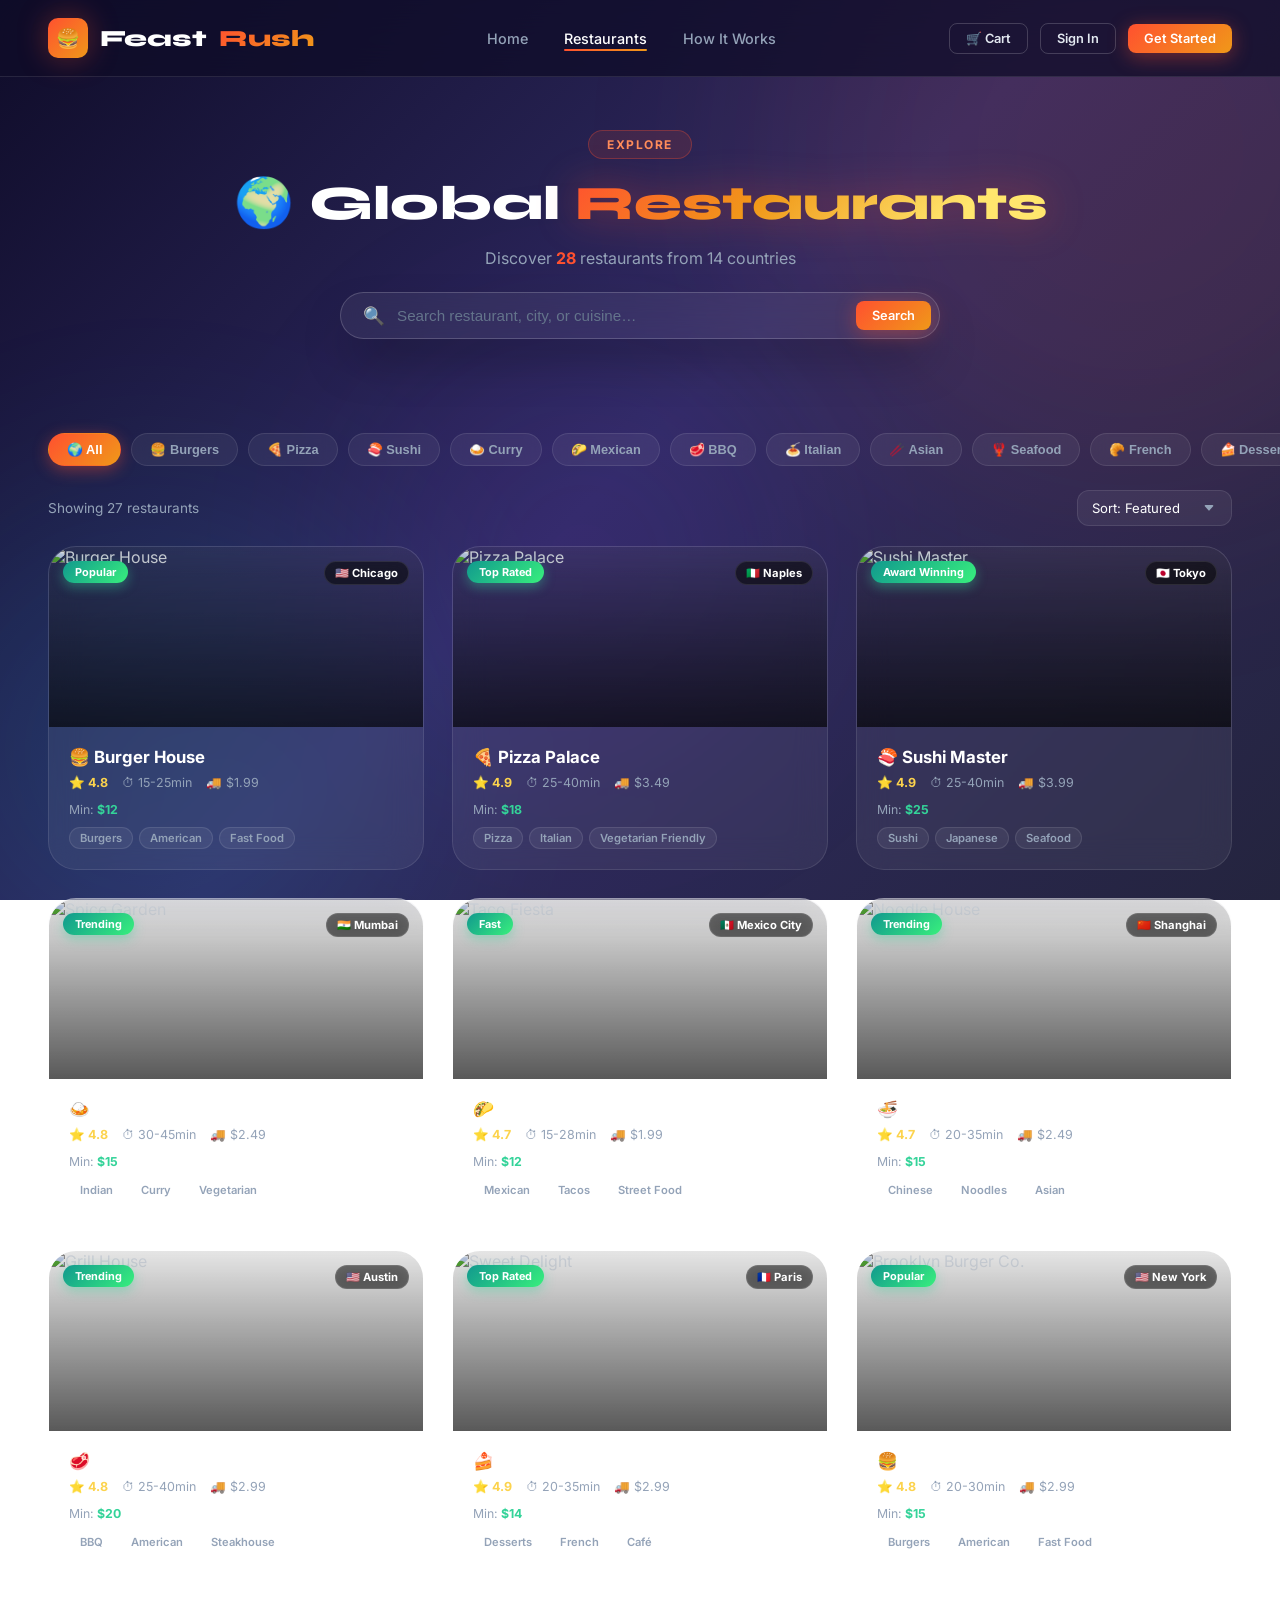
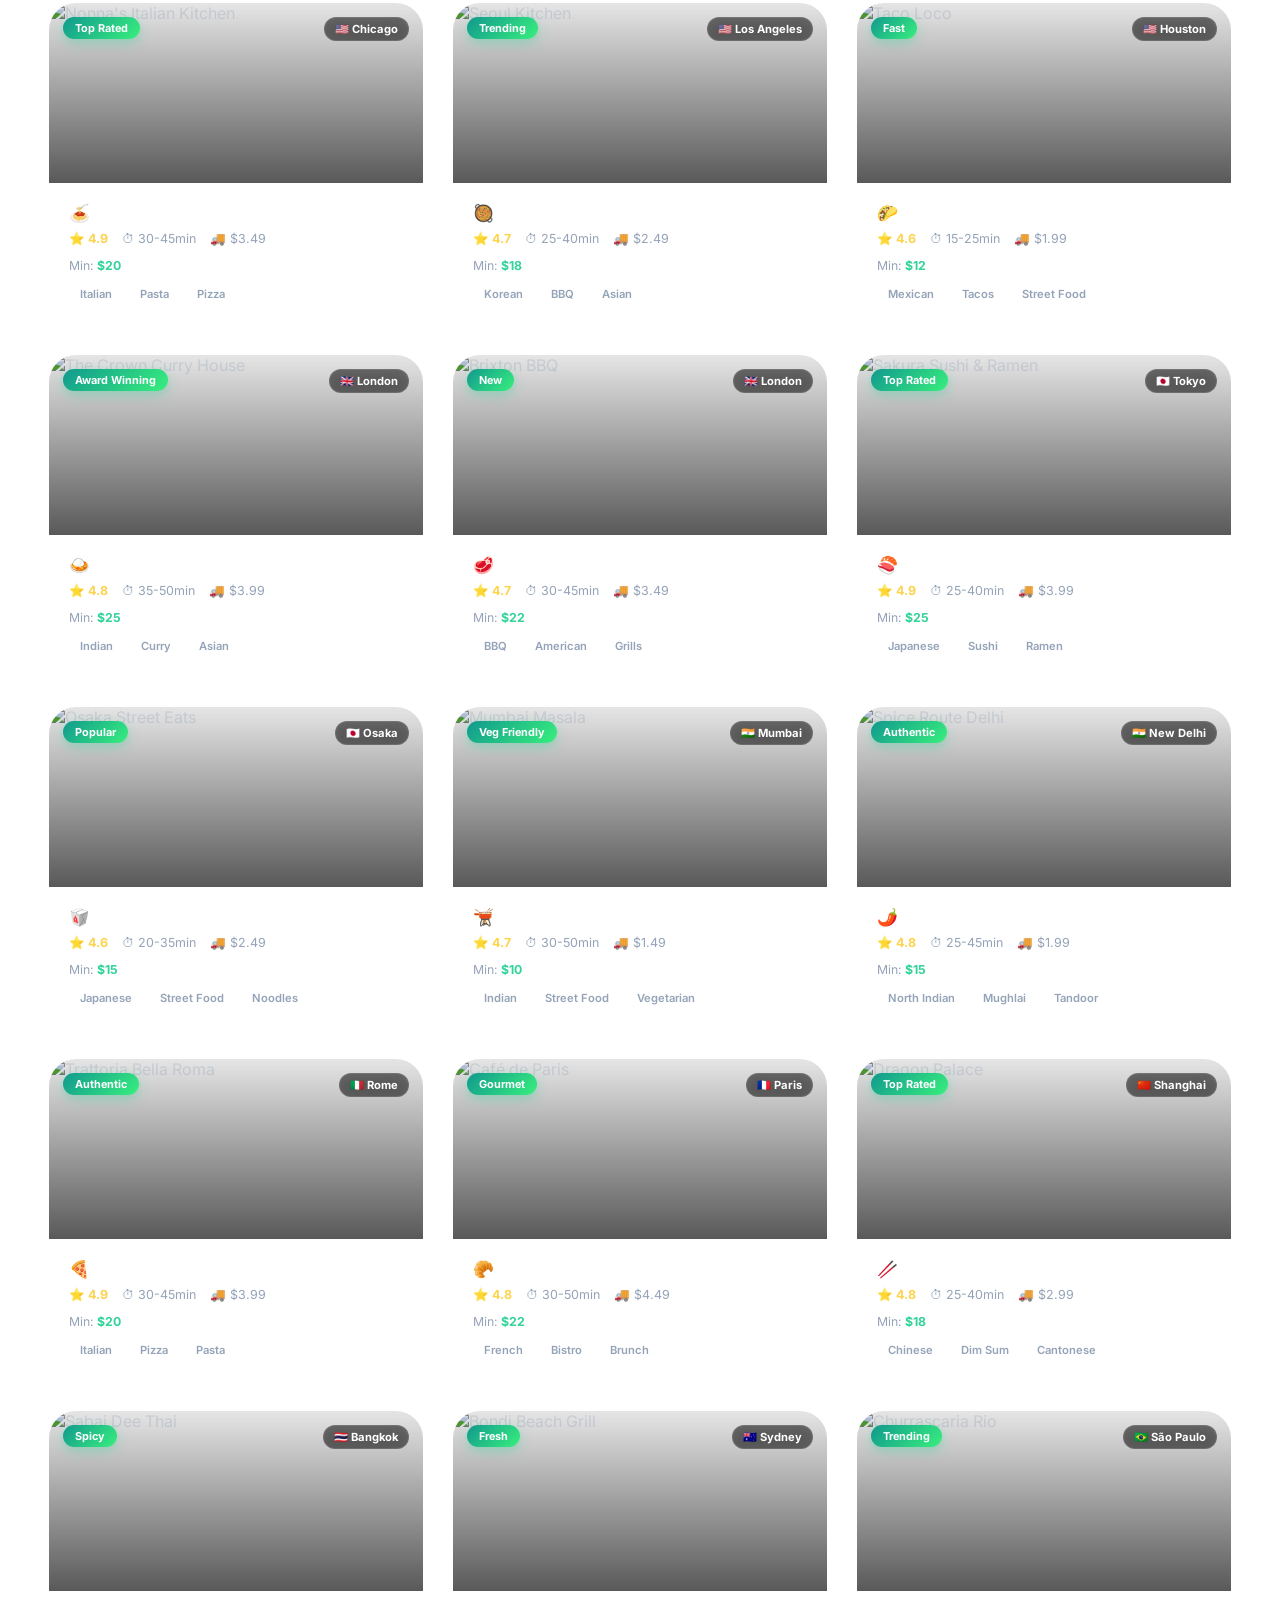
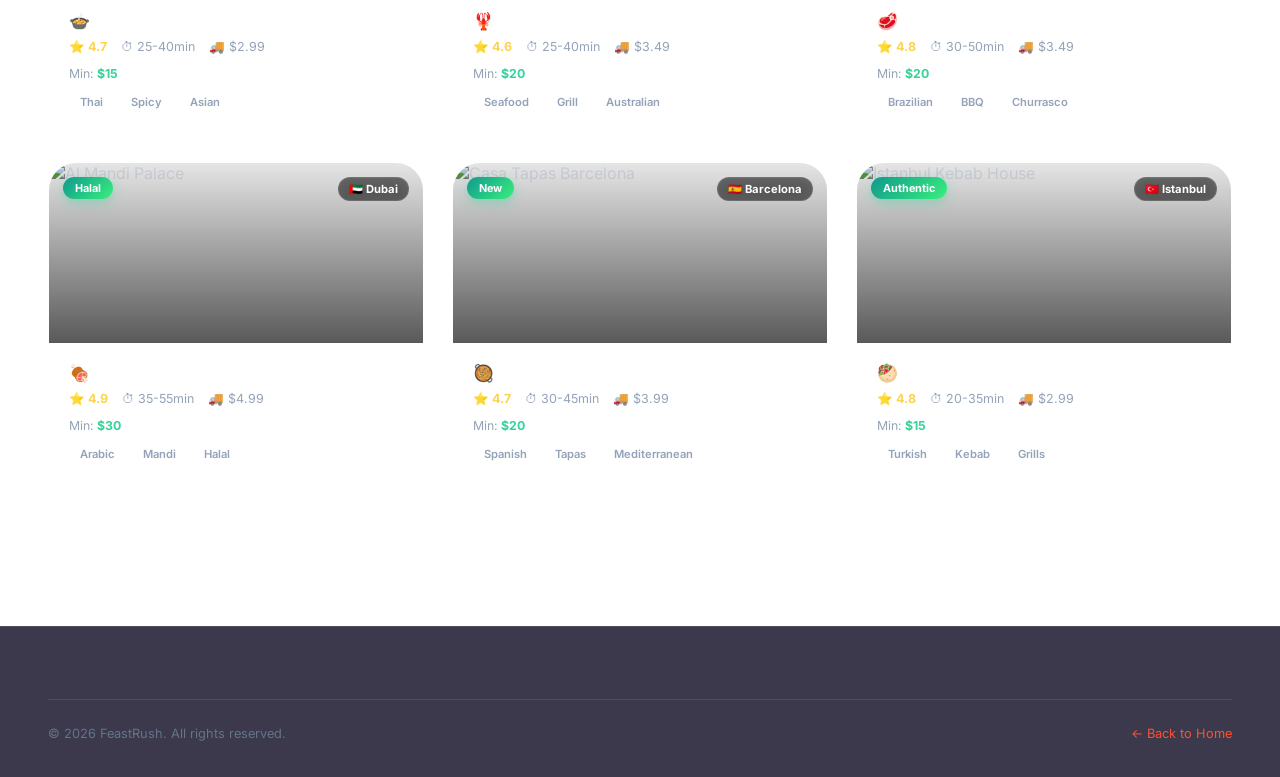
==== menu.html @ fce9a36d "FeastRush: Full food ordering website - 20 global restaurants, dark-purple theme, admin dashboard, r" ====
<!DOCTYPE html>
<html lang="en">
<head><meta charset="UTF-8"/><meta name="viewport" content="width=device-width,initial-scale=1.0"/>
<title>Menu – FeastRush</title><link rel="stylesheet" href="styles.css"/></head>
<body class="menu-page">
<div class="bg-particles"><div class="bg-orb bg-orb-1"></div><div class="bg-orb bg-orb-2"></div></div>
<div id="navbar-container"></div>
<div class="restaurant-header" id="rh">
  <img id="hdr-img" src="" alt="" style="width:100%;height:100%;object-fit:cover;filter:brightness(.55);"/>
  <div class="restaurant-header-overlay"></div>
  <div class="restaurant-header-info" style="max-width:1280px;left:50%;transform:translateX(-50%);position:absolute;bottom:0;">
    <a href="restaurants.html" style="color:var(--text-m);text-decoration:none;font-size:.83rem;margin-bottom:12px;display:inline-block;">← Back to Restaurants</a>
    <h1 id="r-title" style="font-family:'Syne',sans-serif;font-size:2.2rem;font-weight:800;color:#fff;margin-bottom:10px;"></h1>
    <div style="display:flex;align-items:center;gap:20px;flex-wrap:wrap;font-size:.86rem;color:var(--text-m);">
      <span id="r-loc"></span><span id="r-rat" style="color:var(--gold);font-weight:700;"></span><span id="r-del"></span><span id="r-fee"></span><span id="r-min"></span>
    </div>
    <div id="r-tags" style="display:flex;gap:8px;margin-top:12px;flex-wrap:wrap;"></div>
  </div>
</div>
<div class="menu-container">
  <div id="menu-content"></div>
  <div class="cart-sidebar">
    <div class="cart-box">
      <div class="cart-header"><span>🛒 Your Order</span><span id="cart-count" style="font-size:.78rem;color:var(--text-m);"></span></div>
      <div class="cart-items" id="cart-list"><div class="empty-cart"><span class="empty-icon">🛒</span><p>Cart is empty</p><small style="color:var(--text-f)">Pick something delicious</small></div></div>
      <div class="cart-footer" id="cart-footer" style="display:none;">
        <div class="cart-total-row"><span>Subtotal</span><span id="c-sub">$0.00</span></div>
        <div class="cart-total-row"><span>Delivery</span><span id="c-del">$0.00</span></div>
        <div class="cart-total-row"><span>Tax (8%)</span><span id="c-tax">$0.00</span></div>
        <div class="cart-total-row grand"><span>Total</span><span id="c-tot">$0.00</span></div>
        <a href="cart.html" class="btn btn-primary" style="width:100%;justify-content:center;margin-top:16px;padding:13px;">Checkout →</a>
        <button class="btn btn-ghost btn-sm" style="width:100%;justify-content:center;margin-top:8px;color:var(--danger);" onclick="clearCart();renderCart()">Clear Cart</button>
      </div>
    </div>
  </div>
</div>
<script src="app.js"></script><script src="restaurants.js"></script>
<script>
buildNavbar('restaurants');
const params=new URLSearchParams(window.location.search);
const rid=params.get('id');
if(!rid){window.location.href='restaurants.html';}
const R=getRestaurantById(rid);
if(!R){window.location.href='restaurants.html';}

document.title=R.name+' – FeastRush';
document.getElementById('hdr-img').src=R.image;
document.getElementById('hdr-img').alt=R.name;
document.getElementById('r-title').textContent=R.emoji+' '+R.name;
document.getElementById('r-loc').textContent='📍 '+R.city+', '+R.country+' '+(FLAG_MAP[R.country]||'');
document.getElementById('r-rat').textContent='⭐ '+R.rating;
document.getElementById('r-del').textContent='⏱ '+R.deliveryTime+' min';
document.getElementById('r-fee').textContent='🚚 $'+R.deliveryFee+' delivery';
document.getElementById('r-min').textContent='💳 Min. $'+R.minOrder;
document.getElementById('r-tags').innerHTML=R.tags.map(t=>`<span class="tag">${t}</span>`).join('');

document.getElementById('menu-content').innerHTML=R.menu.map(cat=>`
  <div class="menu-category">
    <h2 class="menu-category-title">
      <span style="width:32px;height:32px;background:var(--grad-primary);border-radius:8px;display:inline-flex;align-items:center;justify-content:center;font-size:1rem;">${cat.items[0]?.emoji||'🍽️'}</span>
      ${cat.category}
    </h2>
    <div class="menu-items-grid">
      ${cat.items.map(item=>{
        const img=getItemImage(item);
        const js=JSON.stringify({...item,image:img,restaurantId:R.id,restaurantName:R.name}).replace(/"/g,'&quot;');
        return`<div class="menu-item-card">
          <div class="menu-item-img-wrap"><img class="menu-item-img" src="${img}" alt="${item.name}" loading="lazy"/></div>
          <div class="menu-item-body">
            <div class="menu-item-name">${item.name}</div>
            <div class="menu-item-desc">${item.desc}</div>
            <div class="menu-item-footer">
              <span class="menu-item-price">$${item.price.toFixed(2)}</span>
              <button class="btn btn-primary btn-sm" onclick='addToCartAndRender(${js})'>+ Add</button>
            </div>
          </div>
        </div>`;
      }).join('')}
    </div>
  </div>`).join('');

function addToCartAndRender(item){addToCart(item);renderCart();}

function renderCart(){
  const cart=AppState.cart;
  const list=document.getElementById('cart-list');
  const footer=document.getElementById('cart-footer');
  const cnt=document.getElementById('cart-count');
  if(!cart.length){
    list.innerHTML='<div class="empty-cart"><span class="empty-icon">🛒</span><p>Cart is empty</p><small style="color:var(--text-f)">Pick something delicious</small></div>';
    footer.style.display='none';cnt.textContent='';return;
  }
  const n=getCartCount();cnt.textContent=`${n} item${n!==1?'s':''}`;footer.style.display='block';
  list.innerHTML=cart.map(i=>`
    <div class="cart-item">
      <img class="cart-item-img" src="${i.image||R.image}" alt="${i.name}"/>
      <div class="cart-item-name">${i.name}</div>
      <div class="qty-control">
        <button class="qty-btn" onclick="updateQty('${i.id}',-1);renderCart()">−</button>
        <span class="qty-value">${i.qty}</span>
        <button class="qty-btn" onclick="updateQty('${i.id}',1);renderCart()">+</button>
      </div>
      <span style="font-size:.82rem;font-weight:800;color:var(--price);min-width:52px;text-align:right;">$${(i.price*i.qty).toFixed(2)}</span>
    </div>`).join('');
  const sub=getCartTotal(),fee=R.deliveryFee,tax=sub*.08;
  document.getElementById('c-sub').textContent=formatCurrency(sub);
  document.getElementById('c-del').textContent=formatCurrency(fee);
  document.getElementById('c-tax').textContent=formatCurrency(tax);
  document.getElementById('c-tot').textContent=formatCurrency(sub+fee+tax);
}
renderCart();
</script>
</body>
</html>
---- styles.css ----
/* ============================================
   FEASTRUSH — Premium Dark Purple Theme
   ============================================ */
@import url('https://fonts.googleapis.com/css2?family=Inter:wght@300;400;500;600;700;800;900&family=Syne:wght@700;800&display=swap');

:root {
  --p1:#FF512F; --p2:#F09819;
  --s1:#00D2FF; --s2:#3A7BD5;
  --grad-primary:linear-gradient(135deg,#FF512F,#F09819);
  --grad-secondary:linear-gradient(135deg,#00D2FF,#3A7BD5);
  --grad-success:linear-gradient(135deg,#11998E,#38EF7D);
  --bg1:#0F0C29; --bg2:#302B63; --bg3:#24243E;
  --glass:rgba(255,255,255,0.06);
  --glass-hover:rgba(255,255,255,0.10);
  --border:rgba(255,255,255,0.10);
  --border-hi:rgba(255,255,255,0.18);
  --text:#E2E8F0; --text-w:#FFFFFF; --text-m:#94A3B8; --text-f:#64748B;
  --gold:#FCD34D; --price:#34D399; --danger:#FF6B6B;
  --shadow:0 25px 50px -12px rgba(0,0,0,0.4);
  --glow:0 0 30px rgba(255,81,47,0.35);
  --r:12px; --rl:20px; --rx:28px;
  --ease:cubic-bezier(0.4,0,0.2,1);
  --t:all 0.3s cubic-bezier(0.4,0,0.2,1);
}
*,*::before,*::after{margin:0;padding:0;box-sizing:border-box}
html{scroll-behavior:smooth}
body{font-family:'Inter',sans-serif;background:linear-gradient(135deg,var(--bg1) 0%,var(--bg2) 50%,var(--bg3) 100%);background-attachment:fixed;color:var(--text);overflow-x:hidden;min-height:100vh}
::-webkit-scrollbar{width:5px}::-webkit-scrollbar-track{background:var(--bg1)}::-webkit-scrollbar-thumb{background:var(--grad-primary);border-radius:3px}
::selection{background:rgba(255,81,47,0.3);color:#fff}

/* BG ORBS */
.bg-particles{position:fixed;inset:0;pointer-events:none;z-index:0;overflow:hidden}
.bg-orb{position:absolute;border-radius:50%;filter:blur(120px);opacity:.1;animation:orbF 12s ease-in-out infinite}
.bg-orb-1{width:700px;height:700px;background:#FF512F;top:-200px;right:-200px}
.bg-orb-2{width:500px;height:500px;background:#00D2FF;bottom:-100px;left:-100px;animation-delay:-6s}
.bg-orb-3{width:400px;height:400px;background:#7C3AED;top:40%;left:30%;animation-delay:-3s}
@keyframes orbF{0%,100%{transform:translate(0,0) scale(1)}33%{transform:translate(40px,-40px) scale(1.08)}66%{transform:translate(-30px,30px) scale(.94)}}

/* NAVBAR */
.navbar{position:fixed;top:0;width:100%;z-index:1000;padding:18px 48px;display:flex;align-items:center;justify-content:space-between;background:rgba(15,12,41,.75);backdrop-filter:blur(24px);border-bottom:1px solid var(--border);transition:var(--t)}
.navbar.scrolled{padding:12px 48px;background:rgba(15,12,41,.97)}
.nav-logo{display:flex;align-items:center;gap:12px;text-decoration:none;font-family:'Syne',sans-serif;font-size:1.45rem;font-weight:800;color:#fff}
.logo-icon{width:40px;height:40px;background:var(--grad-primary);border-radius:10px;display:flex;align-items:center;justify-content:center;font-size:1.2rem;box-shadow:var(--glow)}
.logo-rush{background:var(--grad-primary);-webkit-background-clip:text;-webkit-text-fill-color:transparent;background-clip:text}
.nav-links{display:flex;align-items:center;gap:36px;list-style:none}
.nav-links a{color:var(--text-m);text-decoration:none;font-weight:500;font-size:.9rem;transition:var(--t);position:relative;padding-bottom:4px}
.nav-links a::after{content:'';position:absolute;bottom:0;left:0;width:0;height:2px;background:var(--grad-primary);transition:width .3s var(--ease);border-radius:2px}
.nav-links a:hover,.nav-links a.active{color:#fff}
.nav-links a:hover::after,.nav-links a.active::after{width:100%}
.nav-actions{display:flex;align-items:center;gap:12px}

/* BUTTONS */
.btn{display:inline-flex;align-items:center;justify-content:center;gap:8px;padding:11px 24px;border:none;border-radius:var(--r);font-size:.9rem;font-weight:600;cursor:pointer;text-decoration:none;transition:var(--t);white-space:nowrap;position:relative;overflow:hidden;font-family:'Inter',sans-serif}
.btn-primary{background:var(--grad-primary);color:#fff;box-shadow:0 4px 20px rgba(255,81,47,.4)}
.btn-primary:hover{transform:translateY(-2px);box-shadow:0 8px 30px rgba(255,81,47,.6);filter:brightness(1.08)}
.btn-secondary{background:var(--grad-secondary);color:#fff;box-shadow:0 4px 20px rgba(0,210,255,.3)}
.btn-secondary:hover{transform:translateY(-2px);box-shadow:0 8px 28px rgba(0,210,255,.5)}
.btn-success{background:var(--grad-success);color:#fff}
.btn-outline{background:transparent;color:var(--text);border:1px solid var(--border-hi)}
.btn-outline:hover{background:var(--glass);border-color:var(--p1);color:#fff;box-shadow:0 0 20px rgba(255,81,47,.2)}
.btn-ghost{background:transparent;color:var(--text-m);padding:8px 16px}
.btn-ghost:hover{color:#fff;background:var(--glass)}
.btn-danger{background:linear-gradient(135deg,#FF6B6B,#c0392b);color:#fff}
.btn-neon{background:var(--grad-primary);color:#fff;box-shadow:0 0 20px rgba(255,81,47,.6),0 0 40px rgba(255,81,47,.3);animation:neonP 2.5s ease-in-out infinite}
@keyframes neonP{0%,100%{box-shadow:0 0 20px rgba(255,81,47,.6),0 0 40px rgba(255,81,47,.3)}50%{box-shadow:0 0 35px rgba(255,81,47,.9),0 0 70px rgba(255,81,47,.5)}}
.btn-sm{padding:7px 16px;font-size:.8rem;border-radius:8px}
.btn-lg{padding:15px 36px;font-size:1.05rem;border-radius:var(--rl)}
.btn-xl{padding:18px 48px;font-size:1.1rem;border-radius:var(--rl)}
.cart-btn{position:relative}
.cart-badge{position:absolute;top:-7px;right:-7px;background:var(--grad-primary);color:#fff;font-size:.6rem;font-weight:800;width:18px;height:18px;border-radius:50%;display:flex;align-items:center;justify-content:center;box-shadow:0 0 10px rgba(255,81,47,.6)}

/* GLASS CARD */
.glass-card{background:var(--glass);backdrop-filter:blur(16px);border:1px solid var(--border);border-radius:var(--rl);box-shadow:var(--shadow);transition:var(--t)}
.glass-card:hover{background:var(--glass-hover);border-color:var(--border-hi);box-shadow:var(--shadow),0 0 40px rgba(255,81,47,.1);transform:translateY(-4px) scale(1.01)}

/* HERO */
.hero{min-height:100vh;display:flex;align-items:center;position:relative;overflow:hidden;padding-top:80px}
.hero-mesh{position:absolute;inset:0;background:radial-gradient(ellipse 80% 80% at 80% 20%,rgba(255,81,47,.18) 0%,transparent 60%),radial-gradient(ellipse 60% 60% at 10% 80%,rgba(0,210,255,.15) 0%,transparent 60%),radial-gradient(ellipse 50% 50% at 50% 50%,rgba(124,58,237,.12) 0%,transparent 60%);animation:meshS 10s ease-in-out infinite}
@keyframes meshS{0%,100%{opacity:1}50%{opacity:.7;filter:hue-rotate(20deg)}}
.hero-grid-overlay{position:absolute;inset:0;background-image:linear-gradient(rgba(255,255,255,.025) 1px,transparent 1px),linear-gradient(90deg,rgba(255,255,255,.025) 1px,transparent 1px);background-size:60px 60px;pointer-events:none}
.hero-container{max-width:1280px;margin:0 auto;padding:0 48px;display:grid;grid-template-columns:1fr 1fr;gap:80px;align-items:center;position:relative;z-index:1}
.hero-content{animation:slideL .9s var(--ease) both}
@keyframes slideL{from{opacity:0;transform:translateX(-60px)}to{opacity:1;transform:translateX(0)}}
.hero-eyebrow{display:inline-flex;align-items:center;gap:8px;background:rgba(255,81,47,.12);border:1px solid rgba(255,81,47,.3);color:#FF8C5A;padding:8px 18px;border-radius:50px;font-size:.82rem;font-weight:700;letter-spacing:.5px;margin-bottom:28px;animation:badgeP 3s ease-in-out infinite}
@keyframes badgeP{0%,100%{box-shadow:0 0 0 0 rgba(255,81,47,.3)}50%{box-shadow:0 0 0 8px rgba(255,81,47,0)}}
.hero-title{font-family:'Syne',sans-serif;font-size:clamp(2.4rem,5vw,4rem);font-weight:800;line-height:1.08;margin-bottom:24px;color:#fff}
.gradient-text{background:linear-gradient(135deg,#FF512F 0%,#F09819 40%,#FFE66D 80%);-webkit-background-clip:text;-webkit-text-fill-color:transparent;background-clip:text;filter:drop-shadow(0 0 20px rgba(255,81,47,.4))}
.glow-text{text-shadow:0 0 40px rgba(255,81,47,.5)}
.hero-subtitle{font-size:1.1rem;color:var(--text-m);line-height:1.75;margin-bottom:36px;max-width:480px}
.hero-search{display:flex;align-items:center;background:var(--glass);backdrop-filter:blur(16px);border:1px solid var(--border-hi);border-radius:50px;padding:8px 8px 8px 22px;margin-bottom:36px;gap:12px;max-width:500px;transition:var(--t)}
.hero-search:focus-within{border-color:var(--p1);box-shadow:0 0 0 3px rgba(255,81,47,.2)}
.hero-search input{flex:1;background:none;border:none;outline:none;color:#fff;font-size:.95rem;font-family:'Inter',sans-serif}
.hero-search input::placeholder{color:var(--text-f)}
.hero-actions{display:flex;gap:16px;flex-wrap:wrap;margin-bottom:52px}
.hero-stats{display:grid;grid-template-columns:repeat(4,1fr);gap:20px}
.stat-pill{background:var(--glass);backdrop-filter:blur(12px);border:1px solid var(--border);border-radius:var(--r);padding:14px 16px;text-align:center;transition:var(--t)}
.stat-pill:hover{border-color:var(--p1);box-shadow:0 0 20px rgba(255,81,47,.15)}
.stat-num{font-family:'Syne',sans-serif;font-size:1.6rem;font-weight:800;background:var(--grad-primary);-webkit-background-clip:text;-webkit-text-fill-color:transparent;background-clip:text;display:block}
.stat-lbl{font-size:.72rem;color:var(--text-m);margin-top:2px;text-transform:uppercase;letter-spacing:.5px}
.hero-visual{animation:slideR .9s var(--ease) .15s both;position:relative}
@keyframes slideR{from{opacity:0;transform:translateX(60px)}to{opacity:1;transform:translateX(0)}}
.hero-image-stack{position:relative;height:480px}
.hero-main-img{width:340px;height:380px;object-fit:cover;border-radius:var(--rx);position:absolute;top:40px;left:50%;transform:translateX(-50%);box-shadow:0 30px 70px rgba(0,0,0,.5),var(--glow);border:2px solid var(--border-hi);animation:imgFloat 6s ease-in-out infinite;transition:opacity .4s,transform .5s}
@keyframes imgFloat{0%,100%{transform:translateX(-50%) translateY(0)}50%{transform:translateX(-50%) translateY(-16px)}}
.hero-float-card{position:absolute;background:var(--glass);backdrop-filter:blur(16px);border:1px solid var(--border-hi);border-radius:var(--r);padding:12px 16px;font-size:.8rem;font-weight:600;white-space:nowrap;box-shadow:var(--shadow);z-index:2}
.hero-float-card-1{top:20px;right:0;animation:floatC 4s ease-in-out infinite}
.hero-float-card-2{bottom:60px;left:0;animation:floatC 4s ease-in-out infinite 2s}
@keyframes floatC{0%,100%{transform:translateY(0)}50%{transform:translateY(-10px)}}
.food-particle{position:fixed;animation:particleF linear infinite;pointer-events:none;z-index:0;filter:drop-shadow(0 4px 8px rgba(0,0,0,.3))}
@keyframes particleF{0%{transform:translateY(110vh) rotate(0deg);opacity:0}5%{opacity:.6}90%{opacity:.5}100%{transform:translateY(-10vh) rotate(720deg);opacity:0}}

/* SECTIONS */
.section-wrap{max-width:1280px;margin:0 auto;padding:100px 48px;position:relative;z-index:1}
.section-header{text-align:center;margin-bottom:64px}
.section-tag{display:inline-block;background:rgba(255,81,47,.12);border:1px solid rgba(255,81,47,.3);color:#FF8C5A;padding:6px 18px;border-radius:50px;font-size:.75rem;font-weight:700;text-transform:uppercase;letter-spacing:1.5px;margin-bottom:16px}
.section-title{font-family:'Syne',sans-serif;font-size:clamp(1.8rem,3.5vw,2.8rem);font-weight:800;color:#fff;margin-bottom:16px;line-height:1.15}
.section-sub{color:var(--text-m);font-size:1rem;max-width:520px;margin:0 auto;line-height:1.7}
.section-divider{width:100%;height:1px;background:linear-gradient(90deg,transparent,var(--border-hi),transparent)}

/* CATEGORIES */
.categories-grid{display:grid;grid-template-columns:repeat(6,1fr);gap:16px}
.category-card{background:var(--glass);backdrop-filter:blur(12px);border:1px solid var(--border);border-radius:var(--rl);padding:24px 12px;text-align:center;cursor:pointer;transition:var(--t);text-decoration:none;color:var(--text);display:block;position:relative;overflow:hidden}
.category-card::before{content:'';position:absolute;inset:0;background:var(--grad-primary);opacity:0;transition:opacity .3s}
.category-card:hover::before{opacity:.08}
.category-card:hover{border-color:rgba(255,81,47,.4);transform:translateY(-6px);box-shadow:0 16px 40px rgba(255,81,47,.2)}
.category-img-wrap{width:56px;height:56px;border-radius:50%;overflow:hidden;margin:0 auto 12px;border:2px solid var(--border-hi);transition:var(--t)}
.category-card:hover .category-img-wrap{border-color:var(--p1);box-shadow:0 0 16px rgba(255,81,47,.4)}
.category-img-wrap img{width:100%;height:100%;object-fit:cover}
.category-name{font-size:.78rem;font-weight:700;color:var(--text);position:relative;z-index:1}

/* HOW IT WORKS */
.steps-grid{display:grid;grid-template-columns:repeat(4,1fr);gap:24px;position:relative}
.steps-connector{position:absolute;top:50px;left:calc(12.5% + 20px);right:calc(12.5% + 20px);height:2px;background:linear-gradient(90deg,var(--p1),var(--s1));opacity:.25;pointer-events:none}
.step-card{background:var(--glass);backdrop-filter:blur(12px);border:1px solid var(--border);border-radius:var(--rl);padding:36px 24px;text-align:center;transition:var(--t);position:relative;z-index:1}
.step-card:hover{border-color:rgba(255,81,47,.35);transform:translateY(-8px);box-shadow:0 20px 48px rgba(255,81,47,.15)}
.step-icon-wrap{width:76px;height:76px;background:var(--grad-primary);border-radius:50%;display:flex;align-items:center;justify-content:center;font-size:1.9rem;margin:0 auto 20px;position:relative;box-shadow:0 8px 24px rgba(255,81,47,.35)}
.step-num{position:absolute;top:-6px;right:-6px;background:var(--grad-secondary);color:#fff;font-size:.65rem;font-weight:800;width:22px;height:22px;border-radius:50%;display:flex;align-items:center;justify-content:center}
.step-card h3{font-weight:700;font-size:1rem;margin-bottom:10px;color:#fff}
.step-card p{font-size:.84rem;color:var(--text-m);line-height:1.65}

/* RESTAURANT CARDS */
.restaurants-grid{display:grid;grid-template-columns:repeat(3,1fr);gap:28px}
.restaurant-card{background:var(--glass);backdrop-filter:blur(16px);border:1px solid var(--border);border-radius:var(--rx);overflow:hidden;transition:var(--t);cursor:pointer;text-decoration:none;color:var(--text);display:block}
.restaurant-card:hover{transform:translateY(-10px) scale(1.01);box-shadow:0 30px 60px rgba(0,0,0,.4),0 0 40px rgba(255,81,47,.12);border-color:rgba(255,81,47,.3)}
.restaurant-banner{height:180px;position:relative;overflow:hidden}
.restaurant-banner img{width:100%;height:100%;object-fit:cover;transition:transform .6s var(--ease)}
.restaurant-card:hover .restaurant-banner img{transform:scale(1.08)}
.restaurant-banner-overlay{position:absolute;inset:0;background:linear-gradient(180deg,rgba(0,0,0,.1) 0%,rgba(0,0,0,.65) 100%)}
.restaurant-badge{position:absolute;top:14px;left:14px;background:var(--grad-success);color:#fff;font-size:.68rem;font-weight:700;padding:4px 12px;border-radius:50px;z-index:1;box-shadow:0 4px 12px rgba(52,211,153,.4)}
.restaurant-country-tag{position:absolute;top:14px;right:14px;background:rgba(0,0,0,.5);backdrop-filter:blur(8px);color:#fff;font-size:.7rem;font-weight:700;padding:4px 10px;border-radius:50px;z-index:1;border:1px solid var(--border)}
.restaurant-body{padding:20px}
.restaurant-name{font-size:1.05rem;font-weight:700;color:#fff;margin-bottom:8px}
.restaurant-meta{display:flex;align-items:center;gap:14px;font-size:.78rem;color:var(--text-m);margin-bottom:12px}
.restaurant-meta .rating{color:var(--gold);font-weight:700}
.restaurant-tags{display:flex;gap:6px;flex-wrap:wrap}
.tag{background:rgba(255,255,255,.06);border:1px solid var(--border);color:var(--text-m);font-size:.7rem;font-weight:600;padding:3px 10px;border-radius:50px}

/* PAGE HERO */
.page-hero{padding:130px 48px 70px;position:relative;z-index:1;text-align:center}
.page-hero h1{font-family:'Syne',sans-serif;font-size:clamp(2rem,4vw,3rem);font-weight:800;color:#fff;margin-bottom:16px}
.search-bar{display:flex;align-items:center;background:var(--glass);backdrop-filter:blur(16px);border:1px solid var(--border-hi);border-radius:50px;padding:8px 8px 8px 22px;max-width:600px;margin:24px auto 0;gap:12px;transition:var(--t);box-shadow:var(--shadow)}
.search-bar:focus-within{border-color:var(--p1);box-shadow:0 0 0 3px rgba(255,81,47,.2),var(--shadow)}
.search-bar input{flex:1;background:none;border:none;outline:none;color:#fff;font-size:.95rem}
.search-bar input::placeholder{color:var(--text-f)}
.filters-bar{display:flex;align-items:center;gap:10px;padding:24px 48px;max-width:1280px;margin:0 auto;overflow-x:auto;position:relative;z-index:1}
.filter-btn{padding:8px 18px;background:var(--glass);backdrop-filter:blur(8px);border:1px solid var(--border);border-radius:50px;color:var(--text-m);font-size:.8rem;font-weight:600;cursor:pointer;white-space:nowrap;transition:var(--t)}
.filter-btn:hover{border-color:var(--p1);color:#fff}
.filter-btn.active{background:var(--grad-primary);border-color:transparent;color:#fff;box-shadow:0 4px 16px rgba(255,81,47,.4)}
.restaurants-page-grid{display:grid;grid-template-columns:repeat(3,1fr);gap:28px;padding:0 48px 100px;max-width:1280px;margin:0 auto;position:relative;z-index:1}

/* MENU PAGE */
.menu-page{padding-top:80px;min-height:100vh}
.restaurant-header{position:relative;height:300px;overflow:hidden}
.restaurant-header img{width:100%;height:100%;object-fit:cover;filter:brightness(.55);transition:transform 6s var(--ease)}
.restaurant-header:hover img{transform:scale(1.04)}
.restaurant-header-overlay{position:absolute;inset:0;background:linear-gradient(0deg,rgba(15,12,41,1) 0%,rgba(15,12,41,.4) 60%,transparent 100%)}
.restaurant-header-info{position:absolute;bottom:0;left:0;right:0;padding:32px 48px;z-index:1}
.menu-container{max-width:1280px;margin:0 auto;padding:44px 48px;display:grid;grid-template-columns:1fr 360px;gap:44px;position:relative;z-index:1}
.menu-category{margin-bottom:48px}
.menu-category-title{font-family:'Syne',sans-serif;font-size:1.25rem;font-weight:800;color:#fff;margin-bottom:22px;padding-bottom:14px;border-bottom:1px solid var(--border);display:flex;align-items:center;gap:10px}
.menu-items-grid{display:grid;grid-template-columns:repeat(2,1fr);gap:18px}
.menu-item-card{background:var(--glass);backdrop-filter:blur(12px);border:1px solid var(--border);border-radius:var(--rl);overflow:hidden;transition:var(--t);cursor:pointer}
.menu-item-card:hover{border-color:rgba(255,81,47,.35);transform:translateY(-4px);box-shadow:0 16px 40px rgba(0,0,0,.3),0 0 30px rgba(255,81,47,.1)}
.menu-item-img-wrap{overflow:hidden;height:140px;position:relative}
.menu-item-img{width:100%;height:100%;object-fit:cover;transition:transform .5s var(--ease)}
.menu-item-card:hover .menu-item-img{transform:scale(1.08)}
.menu-item-badge{position:absolute;top:10px;left:10px;background:var(--grad-primary);color:#fff;font-size:.65rem;font-weight:700;padding:3px 9px;border-radius:50px;text-transform:uppercase;letter-spacing:.5px}
.menu-item-body{padding:14px}
.menu-item-name{font-weight:700;font-size:.9rem;color:#fff;margin-bottom:5px}
.menu-item-desc{font-size:.76rem;color:var(--text-m);line-height:1.55;margin-bottom:12px;display:-webkit-box;-webkit-line-clamp:2;-webkit-box-orient:vertical;overflow:hidden}
.menu-item-footer{display:flex;justify-content:space-between;align-items:center}
.menu-item-price{font-size:1.05rem;font-weight:800;color:var(--price);font-family:'Syne',sans-serif}

/* CART SIDEBAR */
.cart-sidebar{position:sticky;top:104px;height:fit-content}
.cart-box{background:var(--glass);backdrop-filter:blur(16px);border:1px solid var(--border);border-radius:var(--rx);overflow:hidden;box-shadow:var(--shadow)}
.cart-header{padding:20px 22px;border-bottom:1px solid var(--border);display:flex;justify-content:space-between;align-items:center;font-weight:700;font-size:.95rem;background:rgba(255,81,47,.06)}
.cart-items{padding:16px;max-height:380px;overflow-y:auto}
.cart-item{display:flex;align-items:center;gap:10px;padding:10px 0;border-bottom:1px solid rgba(255,255,255,.04)}
.cart-item:last-child{border:none}
.cart-item-img{width:44px;height:44px;border-radius:8px;object-fit:cover;flex-shrink:0}
.cart-item-name{flex:1;font-size:.83rem;font-weight:600;color:var(--text)}
.qty-control{display:flex;align-items:center;gap:6px;background:rgba(255,255,255,.06);border-radius:8px;padding:3px}
.qty-btn{background:none;border:none;color:var(--text);width:24px;height:24px;border-radius:6px;cursor:pointer;display:flex;align-items:center;justify-content:center;font-size:.9rem;transition:var(--t)}
.qty-btn:hover{background:var(--p1)}
.qty-value{font-size:.83rem;font-weight:700;min-width:16px;text-align:center}
.cart-footer{padding:18px 22px;border-top:1px solid var(--border)}
.cart-total-row{display:flex;justify-content:space-between;font-size:.85rem;margin-bottom:8px;color:var(--text-m)}
.cart-total-row.grand{font-size:1.05rem;font-weight:800;color:#fff;padding-top:12px;border-top:1px solid var(--border);margin-top:10px}
.cart-total-row.grand span:last-child{color:var(--price)}
.empty-cart{text-align:center;padding:44px 20px;color:var(--text-m)}
.empty-cart .empty-icon{font-size:2.8rem;display:block;margin-bottom:12px}

/* AUTH */
.auth-split{min-height:100vh;display:flex}
.auth-left{flex:1;position:relative;overflow:hidden;display:flex;flex-direction:column;justify-content:flex-end;padding:60px;background:linear-gradient(135deg,var(--bg1),var(--bg2))}
.auth-left-img{position:absolute;inset:0;width:100%;height:100%;object-fit:cover;opacity:.35;transition:opacity .8s}
.auth-left-overlay{position:absolute;inset:0;background:linear-gradient(180deg,rgba(15,12,41,.3) 0%,rgba(15,12,41,.9) 100%)}
.auth-left-content{position:relative;z-index:1}
.auth-right{width:520px;flex-shrink:0;background:rgba(15,12,41,.95);backdrop-filter:blur(20px);border-left:1px solid var(--border);display:flex;align-items:center;justify-content:center;padding:40px 50px;overflow-y:auto}
.auth-tab-bar{display:flex;background:var(--glass);backdrop-filter:blur(12px);border:1px solid var(--border);border-radius:var(--rl);padding:5px;margin-bottom:28px}
.auth-card{background:var(--glass);backdrop-filter:blur(20px);border:1px solid var(--border-hi);border-radius:var(--rx);padding:44px;box-shadow:var(--shadow)}
.auth-header{text-align:center;margin-bottom:34px}
.auth-header h1{font-family:'Syne',sans-serif;font-size:1.7rem;font-weight:800;color:#fff;margin-bottom:8px}
.auth-header p{color:var(--text-m);font-size:.9rem}

/* FORMS */
.form-group{margin-bottom:20px}
.form-label{display:block;font-size:.82rem;font-weight:700;margin-bottom:8px;color:var(--text-m);text-transform:uppercase;letter-spacing:.5px}
.form-input{width:100%;padding:13px 16px;background:rgba(255,255,255,.06);border:1px solid var(--border);border-radius:var(--r);color:#fff;font-size:.95rem;font-family:'Inter',sans-serif;transition:var(--t);outline:none}
.form-input:focus{border-color:var(--p1);background:rgba(255,81,47,.06);box-shadow:0 0 0 3px rgba(255,81,47,.15)}
.form-input::placeholder{color:var(--text-f)}
select.form-input{appearance:none;background-image:url("data:image/svg+xml,%3Csvg xmlns='http://www.w3.org/2000/svg' width='12' height='12' fill='%2394A3B8' viewBox='0 0 16 16'%3E%3Cpath d='M7.247 11.14L2.451 5.658C1.885 5.013 2.345 4 3.204 4h9.592a1 1 0 0 1 .753 1.659l-4.796 5.48a1 1 0 0 1-1.506 0z'/%3E%3C/svg%3E");background-repeat:no-repeat;background-position:right 16px center;padding-right:44px;cursor:pointer}
select.form-input option{background:#24243E;color:#fff}
.input-icon-wrap{position:relative}
.input-icon-wrap .input-icon{position:absolute;left:14px;top:50%;transform:translateY(-50%);font-size:1rem;pointer-events:none;color:var(--text-f)}
.input-icon-wrap .form-input{padding-left:44px}
.form-error{font-size:.76rem;color:var(--danger);margin-top:6px;display:none}
.form-error.show{display:block}
.form-row{display:grid;grid-template-columns:1fr 1fr;gap:16px}
.auth-divider{display:flex;align-items:center;gap:12px;margin:24px 0;color:var(--text-f);font-size:.8rem}
.auth-divider::before,.auth-divider::after{content:'';flex:1;height:1px;background:var(--border)}
.auth-footer-text{text-align:center;margin-top:24px;font-size:.86rem;color:var(--text-m)}
.auth-footer-text a{color:var(--p1);text-decoration:none;font-weight:700}

/* CART PAGE */
.cart-page{padding-top:100px;min-height:100vh}
.cart-page-container{max-width:1100px;margin:0 auto;padding:40px 48px;display:grid;grid-template-columns:1fr 380px;gap:40px;position:relative;z-index:1}
.checkout-form-section{background:var(--glass);backdrop-filter:blur(16px);border:1px solid var(--border);border-radius:var(--rx);padding:34px;margin-bottom:24px}
.section-h2{font-family:'Syne',sans-serif;font-size:1.1rem;font-weight:800;color:#fff;margin-bottom:24px;padding-bottom:16px;border-bottom:1px solid var(--border)}
.order-summary-box{background:var(--glass);backdrop-filter:blur(16px);border:1px solid var(--border);border-radius:var(--rx);padding:28px;position:sticky;top:104px;height:fit-content}
.payment-option{background:var(--glass);border:1px solid var(--border);border-radius:var(--r);padding:18px;text-align:center;cursor:pointer;transition:var(--t)}
.payment-option:hover{border-color:var(--p1)}
.payment-option.active{background:rgba(255,81,47,.1);border-color:var(--p1);box-shadow:0 0 20px rgba(255,81,47,.2)}

/* ADMIN */
.admin-layout{display:flex;min-height:100vh}
.admin-sidebar{width:268px;background:rgba(15,12,41,.92);backdrop-filter:blur(20px);border-right:1px solid var(--border);display:flex;flex-direction:column;position:fixed;top:0;left:0;height:100vh;z-index:100}
.admin-sidebar-logo{padding:24px 20px;border-bottom:1px solid var(--border);display:flex;align-items:center;gap:12px}
.admin-nav{flex:1;padding:20px 12px;overflow-y:auto}
.admin-nav-section{margin-bottom:28px}
.admin-nav-section-title{font-size:.65rem;font-weight:800;text-transform:uppercase;letter-spacing:2px;color:var(--text-f);padding:0 12px;margin-bottom:8px}
.admin-nav-item{display:flex;align-items:center;gap:12px;padding:11px 14px;border-radius:var(--r);color:var(--text-m);text-decoration:none;font-size:.87rem;font-weight:500;cursor:pointer;border:none;background:none;width:100%;text-align:left;transition:var(--t)}
.admin-nav-item:hover{background:var(--glass);color:#fff}
.admin-nav-item.active{background:rgba(255,81,47,.12);color:#FF8C5A;box-shadow:inset 3px 0 0 var(--p1)}
.admin-nav-item .nav-badge{margin-left:auto;background:var(--grad-primary);color:#fff;font-size:.65rem;font-weight:800;padding:2px 8px;border-radius:50px}
.admin-main{margin-left:268px;flex:1;display:flex;flex-direction:column}
.admin-topbar{background:rgba(15,12,41,.88);backdrop-filter:blur(20px);border-bottom:1px solid var(--border);padding:18px 36px;display:flex;align-items:center;justify-content:space-between;position:sticky;top:0;z-index:50}
.admin-topbar-title{font-family:'Syne',sans-serif;font-size:1.2rem;font-weight:800;color:#fff}
.admin-avatar{width:40px;height:40px;background:var(--grad-primary);border-radius:50%;display:flex;align-items:center;justify-content:center;font-size:.85rem;font-weight:800;box-shadow:var(--glow);cursor:pointer}
.admin-content{padding:36px;flex:1}
.stats-grid{display:grid;grid-template-columns:repeat(4,1fr);gap:22px;margin-bottom:32px}
.stat-card{background:var(--glass);backdrop-filter:blur(12px);border:1px solid var(--border);border-radius:var(--rl);padding:26px;position:relative;overflow:hidden;transition:var(--t)}
.stat-card:hover{transform:translateY(-4px);border-color:rgba(255,81,47,.3);box-shadow:0 16px 40px rgba(255,81,47,.12)}
.stat-card-icon{font-size:1.9rem;margin-bottom:14px}
.stat-card-value{font-family:'Syne',sans-serif;font-size:2.2rem;font-weight:800;color:#fff;display:block}
.stat-card-label{font-size:.8rem;color:var(--text-m);margin-top:4px}
.stat-card-trend{display:inline-flex;align-items:center;gap:4px;font-size:.75rem;font-weight:700;margin-top:10px;padding:3px 10px;border-radius:50px}
.stat-card-trend.up{background:rgba(52,211,153,.12);color:var(--price)}
.stat-card-trend.down{background:rgba(255,107,107,.12);color:var(--danger)}
.charts-grid{display:grid;grid-template-columns:1fr 1fr;gap:24px;margin-bottom:32px}
.chart-card{background:var(--glass);backdrop-filter:blur(12px);border:1px solid var(--border);border-radius:var(--rl);padding:26px}
.chart-card h3{font-weight:700;font-size:1rem;color:#fff;margin-bottom:22px}
.bar-chart{display:flex;align-items:flex-end;gap:10px;height:150px}
.bar-item{flex:1;display:flex;flex-direction:column;align-items:center;gap:7px;height:100%;justify-content:flex-end}
.bar{width:100%;background:var(--grad-primary);border-radius:6px 6px 0 0;min-height:4px;box-shadow:0 0 12px rgba(255,81,47,.4)}
.bar-label{font-size:.68rem;color:var(--text-f)}
.donut-chart-wrap{display:flex;align-items:center;gap:32px}
.donut-legend{flex:1;display:flex;flex-direction:column;gap:12px}
.legend-item{display:flex;align-items:center;gap:10px;font-size:.82rem}
.legend-dot{width:10px;height:10px;border-radius:50%;flex-shrink:0}
.legend-label{flex:1;color:var(--text-m)}
.legend-value{font-weight:700;color:#fff}
.admin-table-wrap{background:var(--glass);backdrop-filter:blur(12px);border:1px solid var(--border);border-radius:var(--rl);overflow:hidden;margin-bottom:28px}
.admin-table-header{padding:20px 26px;border-bottom:1px solid var(--border);display:flex;justify-content:space-between;align-items:center;background:rgba(255,81,47,.04)}
.admin-table-header h3{font-weight:700;font-size:1rem;color:#fff}
.admin-table{width:100%;border-collapse:collapse}
.admin-table th{background:rgba(255,255,255,.02);padding:12px 22px;text-align:left;font-size:.72rem;font-weight:800;text-transform:uppercase;letter-spacing:.8px;color:var(--text-f);border-bottom:1px solid var(--border)}
.admin-table td{padding:14px 22px;font-size:.86rem;border-bottom:1px solid rgba(255,255,255,.03);color:var(--text)}
.admin-table tr:last-child td{border:none}
.admin-table tr:hover td{background:rgba(255,255,255,.02)}
.status-badge{display:inline-flex;align-items:center;gap:5px;padding:4px 12px;border-radius:50px;font-size:.72rem;font-weight:700}
.status-badge.pending{background:rgba(252,211,77,.12);color:var(--gold)}
.status-badge.preparing{background:rgba(0,210,255,.1);color:var(--s1)}
.status-badge.on-the-way{background:rgba(255,81,47,.12);color:#FF8C5A}
.status-badge.delivered{background:rgba(52,211,153,.12);color:var(--price)}
.status-badge.cancelled{background:rgba(255,107,107,.12);color:var(--danger)}
.admin-section{display:none}
.admin-section.active{display:block}

/* MODALS */
.modal-overlay{position:fixed;inset:0;background:rgba(0,0,0,.75);backdrop-filter:blur(6px);z-index:2000;display:flex;align-items:center;justify-content:center;padding:20px;opacity:0;pointer-events:none;transition:opacity .3s var(--ease)}
.modal-overlay.open{opacity:1;pointer-events:all}
.modal{background:linear-gradient(135deg,#1a1740,#24243E);border:1px solid var(--border-hi);border-radius:var(--rx);padding:36px;width:100%;max-width:520px;transform:scale(.88) translateY(20px);transition:var(--t);box-shadow:var(--shadow)}
.modal-overlay.open .modal{transform:scale(1) translateY(0)}
.modal-header{display:flex;justify-content:space-between;align-items:center;margin-bottom:26px}
.modal-header h3{font-weight:800;font-size:1.1rem;color:#fff}
.modal-close{background:var(--glass);border:1px solid var(--border);color:var(--text-m);font-size:1rem;cursor:pointer;padding:6px 10px;border-radius:8px;transition:var(--t)}
.modal-close:hover{color:#fff}

/* TOAST */
.toast{position:fixed;bottom:32px;right:32px;background:rgba(24,22,60,.97);backdrop-filter:blur(20px);border:1px solid var(--border-hi);border-radius:var(--r);padding:16px 20px;display:flex;align-items:center;gap:12px;font-size:.88rem;z-index:9999;transform:translateX(130%);transition:transform .4s var(--ease);max-width:340px;box-shadow:var(--shadow)}
.toast.show{transform:translateX(0)}
.toast.success{border-left:3px solid var(--price)}
.toast.error{border-left:3px solid var(--danger)}
.toast.info{border-left:3px solid var(--s1)}
.toast.warning{border-left:3px solid var(--gold)}

/* UTILS */
.spinner{width:18px;height:18px;border:2px solid rgba(255,255,255,.25);border-top-color:#fff;border-radius:50%;animation:spin .65s linear infinite;display:inline-block}
@keyframes spin{to{transform:rotate(360deg)}}
.fade-in{animation:fadeUp .6s var(--ease) both}
@keyframes fadeUp{from{opacity:0;transform:translateY(28px)}to{opacity:1;transform:translateY(0)}}
.animate-on-scroll{opacity:0;transform:translateY(36px);transition:opacity .65s var(--ease),transform .65s var(--ease)}
.animate-on-scroll.visible{opacity:1;transform:translateY(0)}
.stagger>*:nth-child(1){transition-delay:.05s}
.stagger>*:nth-child(2){transition-delay:.12s}
.stagger>*:nth-child(3){transition-delay:.19s}
.stagger>*:nth-child(4){transition-delay:.26s}
.stagger>*:nth-child(5){transition-delay:.33s}
.stagger>*:nth-child(6){transition-delay:.40s}

/* FOOTER */
.footer{background:rgba(10,8,30,.8);backdrop-filter:blur(20px);border-top:1px solid var(--border);padding:72px 48px 36px;position:relative;z-index:1}
.footer-grid{max-width:1280px;margin:0 auto 56px;display:grid;grid-template-columns:2fr 1fr 1fr 1fr;gap:56px}
.footer-brand p{color:var(--text-m);font-size:.88rem;margin:16px 0 26px;max-width:280px;line-height:1.7}
.social-links{display:flex;gap:10px}
.social-btn{width:40px;height:40px;background:var(--glass);border:1px solid var(--border);border-radius:10px;display:flex;align-items:center;justify-content:center;cursor:pointer;transition:var(--t);font-size:.95rem;text-decoration:none;color:var(--text-m)}
.social-btn:hover{background:var(--grad-primary);border-color:transparent;color:#fff;box-shadow:var(--glow);transform:translateY(-2px)}
.footer-col h4{font-size:.88rem;font-weight:700;margin-bottom:20px;color:#fff}
.footer-col ul{list-style:none;display:flex;flex-direction:column;gap:12px}
.footer-col ul a{color:var(--text-m);text-decoration:none;font-size:.84rem;transition:var(--t)}
.footer-col ul a:hover{color:var(--p1);padding-left:4px}
.footer-bottom{max-width:1280px;margin:0 auto;padding-top:26px;border-top:1px solid var(--border);display:flex;justify-content:space-between;align-items:center;font-size:.8rem;color:var(--text-f)}

/* TESTIMONIALS */
.testimonials-grid{display:grid;grid-template-columns:repeat(3,1fr);gap:26px}
.testimonial-card{background:var(--glass);backdrop-filter:blur(12px);border:1px solid var(--border);border-radius:var(--rl);padding:30px;transition:var(--t)}
.testimonial-card:hover{border-color:rgba(255,81,47,.25);box-shadow:0 16px 48px rgba(0,0,0,.3)}
.testimonial-text{color:var(--text-m);font-size:.88rem;font-style:italic;line-height:1.75;margin-bottom:22px}
.testimonial-author{display:flex;align-items:center;gap:12px}
.author-avatar{width:44px;height:44px;border-radius:50%;display:flex;align-items:center;justify-content:center;font-size:1rem;font-weight:800;color:#fff;flex-shrink:0}
.author-name{font-weight:700;font-size:.88rem;color:#fff}
.author-location{font-size:.75rem;color:var(--text-m)}

/* RESPONSIVE */
@media(max-width:1100px){
  .hero-container{grid-template-columns:1fr;text-align:center;gap:40px}
  .hero-visual{display:none}
  .hero-actions,.hero-search{justify-content:center;margin-left:auto;margin-right:auto}
  .hero-stats{grid-template-columns:repeat(4,1fr)}
  .steps-grid{grid-template-columns:repeat(2,1fr)}
  .restaurants-grid,.testimonials-grid{grid-template-columns:repeat(2,1fr)}
  .categories-grid{grid-template-columns:repeat(4,1fr)}
  .footer-grid{grid-template-columns:1fr 1fr;gap:36px}
  .menu-container,.cart-page-container{grid-template-columns:1fr}
  .stats-grid,.charts-grid{grid-template-columns:repeat(2,1fr)}
}
@media(max-width:768px){
  .navbar{padding:14px 22px}
  .nav-links{display:none}
  .section-wrap{padding:70px 24px}
  .restaurants-grid,.restaurants-page-grid,.testimonials-grid{grid-template-columns:1fr}
  .restaurants-page-grid{padding:0 24px 70px}
  .categories-grid{grid-template-columns:repeat(3,1fr)}
  .hero-container{padding:0 24px}
  .hero-stats{grid-template-columns:repeat(2,1fr)}
  .admin-sidebar{transform:translateX(-100%)}
  .admin-main{margin-left:0}
  .menu-items-grid{grid-template-columns:1fr}
  .page-hero,.filters-bar{padding-left:24px;padding-right:24px}
  .footer{padding:56px 24px 28px}
  .footer-grid{grid-template-columns:1fr;gap:28px}
  .cart-page-container{padding:24px}
  .auth-left{display:none}
  .auth-right{width:100%;padding:40px 24px}
  .steps-connector{display:none}
}
@media(max-width:480px){
  .hero-title{font-size:2rem}
  .categories-grid{grid-template-columns:repeat(2,1fr)}
  .steps-grid{grid-template-columns:1fr}
  .stats-grid{grid-template-columns:1fr}
  .form-row{grid-template-columns:1fr}
  .hero-stats{grid-template-columns:repeat(2,1fr)}
}
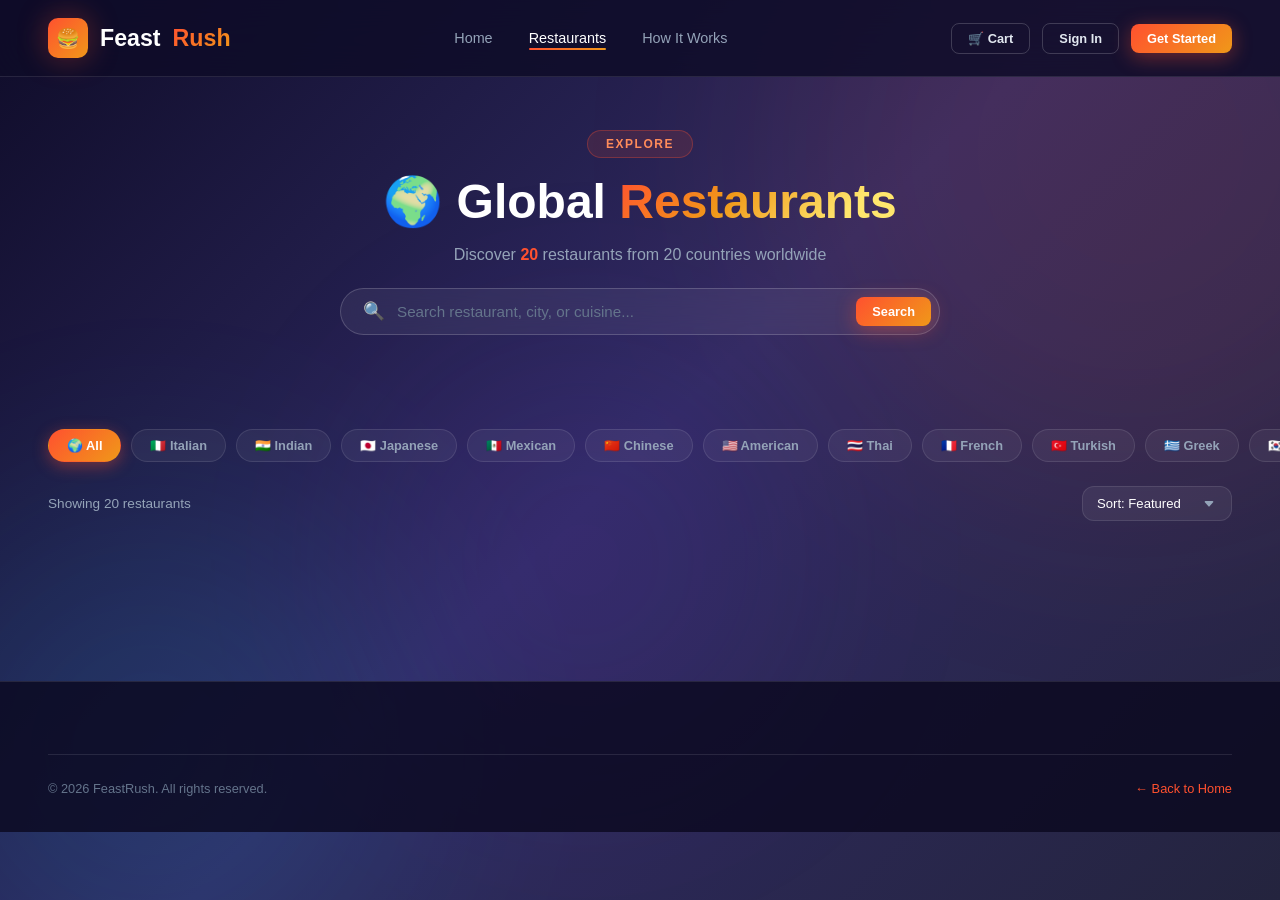
==== commit 1ac3090c: "Fix: restaurants and menus now showing properly - no emoji encoding issues" ====
--- a/menu.html
+++ b/menu.html
@@ -1,113 +1,163 @@
 <!DOCTYPE html>
 <html lang="en">
-<head><meta charset="UTF-8"/><meta name="viewport" content="width=device-width,initial-scale=1.0"/>
-<title>Menu – FeastRush</title><link rel="stylesheet" href="styles.css"/></head>
+<head>
+  <meta charset="UTF-8"/>
+  <meta name="viewport" content="width=device-width,initial-scale=1.0"/>
+  <title>Menu - FeastRush</title>
+  <link rel="stylesheet" href="styles.css"/>
+</head>
 <body class="menu-page">
-<div class="bg-particles"><div class="bg-orb bg-orb-1"></div><div class="bg-orb bg-orb-2"></div></div>
+<div class="bg-particles">
+  <div class="bg-orb bg-orb-1"></div>
+  <div class="bg-orb bg-orb-2"></div>
+</div>
 <div id="navbar-container"></div>
+
 <div class="restaurant-header" id="rh">
-  <img id="hdr-img" src="" alt="" style="width:100%;height:100%;object-fit:cover;filter:brightness(.55);"/>
+  <img id="hdr-img" src="" alt=""/>
   <div class="restaurant-header-overlay"></div>
   <div class="restaurant-header-info" style="max-width:1280px;left:50%;transform:translateX(-50%);position:absolute;bottom:0;">
-    <a href="restaurants.html" style="color:var(--text-m);text-decoration:none;font-size:.83rem;margin-bottom:12px;display:inline-block;">← Back to Restaurants</a>
-    <h1 id="r-title" style="font-family:'Syne',sans-serif;font-size:2.2rem;font-weight:800;color:#fff;margin-bottom:10px;"></h1>
-    <div style="display:flex;align-items:center;gap:20px;flex-wrap:wrap;font-size:.86rem;color:var(--text-m);">
-      <span id="r-loc"></span><span id="r-rat" style="color:var(--gold);font-weight:700;"></span><span id="r-del"></span><span id="r-fee"></span><span id="r-min"></span>
+    <a href="restaurants.html" style="color:#94A3B8;text-decoration:none;font-size:.83rem;margin-bottom:12px;display:inline-block;">&larr; Back to Restaurants</a>
+    <h1 id="r-title" style="font-size:2.2rem;font-weight:900;color:#fff;margin-bottom:10px;"></h1>
+    <div style="display:flex;align-items:center;gap:20px;flex-wrap:wrap;font-size:.86rem;color:#94A3B8;">
+      <span id="r-loc"></span>
+      <span id="r-rat" style="color:#FCD34D;font-weight:700;"></span>
+      <span id="r-del"></span>
+      <span id="r-fee"></span>
+      <span id="r-min"></span>
     </div>
     <div id="r-tags" style="display:flex;gap:8px;margin-top:12px;flex-wrap:wrap;"></div>
   </div>
 </div>
+
 <div class="menu-container">
   <div id="menu-content"></div>
+
   <div class="cart-sidebar">
     <div class="cart-box">
-      <div class="cart-header"><span>🛒 Your Order</span><span id="cart-count" style="font-size:.78rem;color:var(--text-m);"></span></div>
-      <div class="cart-items" id="cart-list"><div class="empty-cart"><span class="empty-icon">🛒</span><p>Cart is empty</p><small style="color:var(--text-f)">Pick something delicious</small></div></div>
+      <div class="cart-header">
+        <span>&#128722; Your Order</span>
+        <span id="cart-count" style="font-size:.78rem;color:#94A3B8;"></span>
+      </div>
+      <div class="cart-items" id="cart-list">
+        <div class="empty-cart">
+          <span class="empty-icon">&#128722;</span>
+          <p>Cart is empty</p>
+          <small style="color:#64748B;">Pick something delicious</small>
+        </div>
+      </div>
       <div class="cart-footer" id="cart-footer" style="display:none;">
         <div class="cart-total-row"><span>Subtotal</span><span id="c-sub">$0.00</span></div>
         <div class="cart-total-row"><span>Delivery</span><span id="c-del">$0.00</span></div>
         <div class="cart-total-row"><span>Tax (8%)</span><span id="c-tax">$0.00</span></div>
         <div class="cart-total-row grand"><span>Total</span><span id="c-tot">$0.00</span></div>
-        <a href="cart.html" class="btn btn-primary" style="width:100%;justify-content:center;margin-top:16px;padding:13px;">Checkout →</a>
-        <button class="btn btn-ghost btn-sm" style="width:100%;justify-content:center;margin-top:8px;color:var(--danger);" onclick="clearCart();renderCart()">Clear Cart</button>
+        <a href="cart.html" class="btn btn-primary" style="width:100%;justify-content:center;margin-top:16px;padding:13px;">Checkout &rarr;</a>
+        <button class="btn btn-ghost btn-sm" style="width:100%;justify-content:center;margin-top:8px;color:#FF6B6B;" onclick="clearCart();renderCart()">Clear Cart</button>
       </div>
     </div>
   </div>
 </div>
-<script src="app.js"></script><script src="restaurants.js"></script>
+
+<script src="app.js"></script>
+<script src="restaurants.js"></script>
 <script>
 buildNavbar('restaurants');
-const params=new URLSearchParams(window.location.search);
-const rid=params.get('id');
-if(!rid){window.location.href='restaurants.html';}
-const R=getRestaurantById(rid);
-if(!R){window.location.href='restaurants.html';}
 
-document.title=R.name+' – FeastRush';
-document.getElementById('hdr-img').src=R.image;
-document.getElementById('hdr-img').alt=R.name;
-document.getElementById('r-title').textContent=R.emoji+' '+R.name;
-document.getElementById('r-loc').textContent='📍 '+R.city+', '+R.country+' '+(FLAG_MAP[R.country]||'');
-document.getElementById('r-rat').textContent='⭐ '+R.rating;
-document.getElementById('r-del').textContent='⏱ '+R.deliveryTime+' min';
-document.getElementById('r-fee').textContent='🚚 $'+R.deliveryFee+' delivery';
-document.getElementById('r-min').textContent='💳 Min. $'+R.minOrder;
-document.getElementById('r-tags').innerHTML=R.tags.map(t=>`<span class="tag">${t}</span>`).join('');
+var params = new URLSearchParams(window.location.search);
+var rid = params.get('id');
+if(!rid){ window.location.href='restaurants.html'; }
+var R = getRestaurantById(rid);
+if(!R){ window.location.href='restaurants.html'; }
 
-document.getElementById('menu-content').innerHTML=R.menu.map(cat=>`
-  <div class="menu-category">
-    <h2 class="menu-category-title">
-      <span style="width:32px;height:32px;background:var(--grad-primary);border-radius:8px;display:inline-flex;align-items:center;justify-content:center;font-size:1rem;">${cat.items[0]?.emoji||'🍽️'}</span>
-      ${cat.category}
-    </h2>
-    <div class="menu-items-grid">
-      ${cat.items.map(item=>{
-        const img=getItemImage(item);
-        const js=JSON.stringify({...item,image:img,restaurantId:R.id,restaurantName:R.name}).replace(/"/g,'&quot;');
-        return`<div class="menu-item-card">
-          <div class="menu-item-img-wrap"><img class="menu-item-img" src="${img}" alt="${item.name}" loading="lazy"/></div>
-          <div class="menu-item-body">
-            <div class="menu-item-name">${item.name}</div>
-            <div class="menu-item-desc">${item.desc}</div>
-            <div class="menu-item-footer">
-              <span class="menu-item-price">$${item.price.toFixed(2)}</span>
-              <button class="btn btn-primary btn-sm" onclick='addToCartAndRender(${js})'>+ Add</button>
-            </div>
-          </div>
-        </div>`;
-      }).join('')}
-    </div>
-  </div>`).join('');
+// Fill header
+document.title = R.name + ' - FeastRush';
+document.getElementById('hdr-img').src = R.image;
+document.getElementById('hdr-img').alt = R.name;
+document.getElementById('r-title').textContent = R.emoji + ' ' + R.name;
+document.getElementById('r-loc').textContent = '&#128205; ' + R.city + ', ' + R.country + ' ' + (FLAG_MAP[R.country]||'');
+document.getElementById('r-rat').textContent = '&#11088; ' + R.rating;
+document.getElementById('r-del').textContent = '&#9201; ' + R.deliveryTime + ' min';
+document.getElementById('r-fee').textContent = '&#128666; $' + R.deliveryFee + ' delivery';
+document.getElementById('r-min').textContent = '&#128179; Min. $' + R.minOrder;
+document.getElementById('r-tags').innerHTML = R.tags.map(function(t){ return '<span class="tag">'+t+'</span>'; }).join('');
 
-function addToCartAndRender(item){addToCart(item);renderCart();}
+// Render menu
+var menuHtml = '';
+for(var c = 0; c < R.menu.length; c++){
+  var cat = R.menu[c];
+  menuHtml += '<div class="menu-category">';
+  menuHtml += '<h2 class="menu-category-title">' + cat.category + '</h2>';
+  menuHtml += '<div class="menu-items-grid">';
+  for(var i = 0; i < cat.items.length; i++){
+    var item = cat.items[i];
+    var img = item.image || 'https://images.unsplash.com/photo-1585937421612-70a008356fbe?w=400&auto=format&fit=crop';
+    var itemData = {
+      id: item.id,
+      name: item.name,
+      desc: item.desc,
+      price: item.price,
+      image: img,
+      restaurantId: R.id,
+      restaurantName: R.name
+    };
+    var itemJson = JSON.stringify(itemData).replace(/'/g,"&#39;").replace(/"/g,'&quot;');
+    menuHtml += '<div class="menu-item-card">';
+    menuHtml += '<div class="menu-item-img-wrap"><img class="menu-item-img" src="'+img+'" alt="'+item.name+'" loading="lazy"/></div>';
+    menuHtml += '<div class="menu-item-body">';
+    menuHtml += '<div class="menu-item-name">'+item.name+'</div>';
+    menuHtml += '<div class="menu-item-desc">'+item.desc+'</div>';
+    menuHtml += '<div class="menu-item-footer">';
+    menuHtml += '<span class="menu-item-price">$'+item.price.toFixed(2)+'</span>';
+    menuHtml += '<button class="btn btn-primary btn-sm" onclick="addItem(\''+item.id+'\',\''+item.name.replace(/'/g,"\\'")+'\',' + item.price + ',\''+img+'\')">+ Add</button>';
+    menuHtml += '</div></div></div>';
+  }
+  menuHtml += '</div></div>';
+}
+document.getElementById('menu-content').innerHTML = menuHtml;
+
+function addItem(id, name, price, image){
+  addToCart({ id:id, name:name, price:price, image:image, restaurantId:R.id, restaurantName:R.name });
+  renderCart();
+}
 
 function renderCart(){
-  const cart=AppState.cart;
-  const list=document.getElementById('cart-list');
-  const footer=document.getElementById('cart-footer');
-  const cnt=document.getElementById('cart-count');
+  var cart = AppState.cart;
+  var list = document.getElementById('cart-list');
+  var footer = document.getElementById('cart-footer');
+  var cnt = document.getElementById('cart-count');
   if(!cart.length){
-    list.innerHTML='<div class="empty-cart"><span class="empty-icon">🛒</span><p>Cart is empty</p><small style="color:var(--text-f)">Pick something delicious</small></div>';
-    footer.style.display='none';cnt.textContent='';return;
+    list.innerHTML = '<div class="empty-cart"><span class="empty-icon">&#128722;</span><p>Cart is empty</p></div>';
+    footer.style.display = 'none';
+    cnt.textContent = '';
+    return;
   }
-  const n=getCartCount();cnt.textContent=`${n} item${n!==1?'s':''}`;footer.style.display='block';
-  list.innerHTML=cart.map(i=>`
-    <div class="cart-item">
-      <img class="cart-item-img" src="${i.image||R.image}" alt="${i.name}"/>
-      <div class="cart-item-name">${i.name}</div>
-      <div class="qty-control">
-        <button class="qty-btn" onclick="updateQty('${i.id}',-1);renderCart()">−</button>
-        <span class="qty-value">${i.qty}</span>
-        <button class="qty-btn" onclick="updateQty('${i.id}',1);renderCart()">+</button>
-      </div>
-      <span style="font-size:.82rem;font-weight:800;color:var(--price);min-width:52px;text-align:right;">$${(i.price*i.qty).toFixed(2)}</span>
-    </div>`).join('');
-  const sub=getCartTotal(),fee=R.deliveryFee,tax=sub*.08;
-  document.getElementById('c-sub').textContent=formatCurrency(sub);
-  document.getElementById('c-del').textContent=formatCurrency(fee);
-  document.getElementById('c-tax').textContent=formatCurrency(tax);
-  document.getElementById('c-tot').textContent=formatCurrency(sub+fee+tax);
+  var n = getCartCount();
+  cnt.textContent = n + ' item' + (n!==1?'s':'');
+  footer.style.display = 'block';
+  var html = '';
+  for(var i=0;i<cart.length;i++){
+    var item = cart[i];
+    html += '<div class="cart-item">';
+    html += '<img class="cart-item-img" src="'+(item.image||'')+'" alt="'+item.name+'"/>';
+    html += '<div class="cart-item-name">'+item.name+'</div>';
+    html += '<div class="qty-control">';
+    html += '<button class="qty-btn" onclick="updateQty(\''+item.id+'\',-1);renderCart()">-</button>';
+    html += '<span class="qty-value">'+item.qty+'</span>';
+    html += '<button class="qty-btn" onclick="updateQty(\''+item.id+'\',1);renderCart()">+</button>';
+    html += '</div>';
+    html += '<span style="font-size:.82rem;font-weight:800;color:#34D399;min-width:52px;text-align:right;">$'+(item.price*item.qty).toFixed(2)+'</span>';
+    html += '</div>';
+  }
+  list.innerHTML = html;
+  var sub = getCartTotal();
+  var fee = R.deliveryFee;
+  var tax = sub * 0.08;
+  document.getElementById('c-sub').textContent = formatCurrency(sub);
+  document.getElementById('c-del').textContent = formatCurrency(fee);
+  document.getElementById('c-tax').textContent = formatCurrency(tax);
+  document.getElementById('c-tot').textContent = formatCurrency(sub+fee+tax);
 }
+
 renderCart();
 </script>
 </body>
--- a/styles.css
+++ b/styles.css
@@ -1,32 +1,23 @@
-/* ============================================
-   FEASTRUSH — Premium Dark Purple Theme
-   ============================================ */
-@import url('https://fonts.googleapis.com/css2?family=Inter:wght@300;400;500;600;700;800;900&family=Syne:wght@700;800&display=swap');
-
-:root {
-  --p1:#FF512F; --p2:#F09819;
-  --s1:#00D2FF; --s2:#3A7BD5;
-  --grad-primary:linear-gradient(135deg,#FF512F,#F09819);
-  --grad-secondary:linear-gradient(135deg,#00D2FF,#3A7BD5);
-  --grad-success:linear-gradient(135deg,#11998E,#38EF7D);
-  --bg1:#0F0C29; --bg2:#302B63; --bg3:#24243E;
-  --glass:rgba(255,255,255,0.06);
-  --glass-hover:rgba(255,255,255,0.10);
-  --border:rgba(255,255,255,0.10);
-  --border-hi:rgba(255,255,255,0.18);
-  --text:#E2E8F0; --text-w:#FFFFFF; --text-m:#94A3B8; --text-f:#64748B;
-  --gold:#FCD34D; --price:#34D399; --danger:#FF6B6B;
-  --shadow:0 25px 50px -12px rgba(0,0,0,0.4);
-  --glow:0 0 30px rgba(255,81,47,0.35);
-  --r:12px; --rl:20px; --rx:28px;
-  --ease:cubic-bezier(0.4,0,0.2,1);
-  --t:all 0.3s cubic-bezier(0.4,0,0.2,1);
-}
+/* FeastRush - Premium Dark Theme - Vercel Compatible */
+/* No CSS variables used - all hardcoded for max compatibility */
+
 *,*::before,*::after{margin:0;padding:0;box-sizing:border-box}
-html{scroll-behavior:smooth}
-body{font-family:'Inter',sans-serif;background:linear-gradient(135deg,var(--bg1) 0%,var(--bg2) 50%,var(--bg3) 100%);background-attachment:fixed;color:var(--text);overflow-x:hidden;min-height:100vh}
-::-webkit-scrollbar{width:5px}::-webkit-scrollbar-track{background:var(--bg1)}::-webkit-scrollbar-thumb{background:var(--grad-primary);border-radius:3px}
-::selection{background:rgba(255,81,47,0.3);color:#fff}
+html{scroll-behavior:smooth;background:#0F0C29}
+
+body{
+  font-family:'Inter','Segoe UI',Arial,sans-serif;
+  background:#0F0C29;
+  background-image:linear-gradient(135deg,#0F0C29 0%,#302B63 50%,#24243E 100%);
+  background-attachment:fixed;
+  color:#E2E8F0;
+  overflow-x:hidden;
+  min-height:100vh;
+}
+
+::-webkit-scrollbar{width:5px}
+::-webkit-scrollbar-track{background:#0F0C29}
+::-webkit-scrollbar-thumb{background:linear-gradient(#FF512F,#F09819);border-radius:3px}
+::selection{background:rgba(255,81,47,.3);color:#fff}
 
 /* BG ORBS */
 .bg-particles{position:fixed;inset:0;pointer-events:none;z-index:0;overflow:hidden}
@@ -37,301 +28,308 @@
 @keyframes orbF{0%,100%{transform:translate(0,0) scale(1)}33%{transform:translate(40px,-40px) scale(1.08)}66%{transform:translate(-30px,30px) scale(.94)}}
 
 /* NAVBAR */
-.navbar{position:fixed;top:0;width:100%;z-index:1000;padding:18px 48px;display:flex;align-items:center;justify-content:space-between;background:rgba(15,12,41,.75);backdrop-filter:blur(24px);border-bottom:1px solid var(--border);transition:var(--t)}
+.navbar{
+  position:fixed;top:0;width:100%;z-index:1000;
+  padding:18px 48px;
+  display:flex;align-items:center;justify-content:space-between;
+  background:rgba(15,12,41,.85);
+  backdrop-filter:blur(24px);
+  -webkit-backdrop-filter:blur(24px);
+  border-bottom:1px solid rgba(255,255,255,.1);
+  transition:all .3s ease;
+}
 .navbar.scrolled{padding:12px 48px;background:rgba(15,12,41,.97)}
-.nav-logo{display:flex;align-items:center;gap:12px;text-decoration:none;font-family:'Syne',sans-serif;font-size:1.45rem;font-weight:800;color:#fff}
-.logo-icon{width:40px;height:40px;background:var(--grad-primary);border-radius:10px;display:flex;align-items:center;justify-content:center;font-size:1.2rem;box-shadow:var(--glow)}
-.logo-rush{background:var(--grad-primary);-webkit-background-clip:text;-webkit-text-fill-color:transparent;background-clip:text}
+.nav-logo{display:flex;align-items:center;gap:12px;text-decoration:none;font-size:1.45rem;font-weight:800;color:#fff;font-family:Arial,sans-serif}
+.logo-icon{width:40px;height:40px;background:linear-gradient(135deg,#FF512F,#F09819);border-radius:10px;display:flex;align-items:center;justify-content:center;font-size:1.2rem;box-shadow:0 0 30px rgba(255,81,47,.35)}
+.logo-rush{background:linear-gradient(135deg,#FF512F,#F09819);-webkit-background-clip:text;-webkit-text-fill-color:transparent;background-clip:text}
 .nav-links{display:flex;align-items:center;gap:36px;list-style:none}
-.nav-links a{color:var(--text-m);text-decoration:none;font-weight:500;font-size:.9rem;transition:var(--t);position:relative;padding-bottom:4px}
-.nav-links a::after{content:'';position:absolute;bottom:0;left:0;width:0;height:2px;background:var(--grad-primary);transition:width .3s var(--ease);border-radius:2px}
+.nav-links a{color:#94A3B8;text-decoration:none;font-weight:500;font-size:.9rem;transition:all .3s;position:relative;padding-bottom:4px}
+.nav-links a::after{content:'';position:absolute;bottom:0;left:0;width:0;height:2px;background:linear-gradient(135deg,#FF512F,#F09819);transition:width .3s;border-radius:2px}
 .nav-links a:hover,.nav-links a.active{color:#fff}
 .nav-links a:hover::after,.nav-links a.active::after{width:100%}
 .nav-actions{display:flex;align-items:center;gap:12px}
 
 /* BUTTONS */
-.btn{display:inline-flex;align-items:center;justify-content:center;gap:8px;padding:11px 24px;border:none;border-radius:var(--r);font-size:.9rem;font-weight:600;cursor:pointer;text-decoration:none;transition:var(--t);white-space:nowrap;position:relative;overflow:hidden;font-family:'Inter',sans-serif}
-.btn-primary{background:var(--grad-primary);color:#fff;box-shadow:0 4px 20px rgba(255,81,47,.4)}
+.btn{
+  display:inline-flex;align-items:center;justify-content:center;gap:8px;
+  padding:11px 24px;border:none;border-radius:12px;
+  font-size:.9rem;font-weight:600;cursor:pointer;
+  text-decoration:none;transition:all .3s;white-space:nowrap;
+  font-family:'Inter','Segoe UI',Arial,sans-serif;
+  position:relative;overflow:hidden;
+}
+.btn-primary{background:linear-gradient(135deg,#FF512F,#F09819);color:#fff;box-shadow:0 4px 20px rgba(255,81,47,.4)}
 .btn-primary:hover{transform:translateY(-2px);box-shadow:0 8px 30px rgba(255,81,47,.6);filter:brightness(1.08)}
-.btn-secondary{background:var(--grad-secondary);color:#fff;box-shadow:0 4px 20px rgba(0,210,255,.3)}
+.btn-secondary{background:linear-gradient(135deg,#00D2FF,#3A7BD5);color:#fff;box-shadow:0 4px 20px rgba(0,210,255,.3)}
 .btn-secondary:hover{transform:translateY(-2px);box-shadow:0 8px 28px rgba(0,210,255,.5)}
-.btn-success{background:var(--grad-success);color:#fff}
-.btn-outline{background:transparent;color:var(--text);border:1px solid var(--border-hi)}
-.btn-outline:hover{background:var(--glass);border-color:var(--p1);color:#fff;box-shadow:0 0 20px rgba(255,81,47,.2)}
-.btn-ghost{background:transparent;color:var(--text-m);padding:8px 16px}
-.btn-ghost:hover{color:#fff;background:var(--glass)}
+.btn-success{background:linear-gradient(135deg,#11998E,#38EF7D);color:#fff}
+.btn-outline{background:transparent;color:#E2E8F0;border:1px solid rgba(255,255,255,.18)}
+.btn-outline:hover{background:rgba(255,255,255,.06);border-color:#FF512F;color:#fff}
+.btn-ghost{background:transparent;color:#94A3B8;padding:8px 16px}
+.btn-ghost:hover{color:#fff;background:rgba(255,255,255,.06)}
 .btn-danger{background:linear-gradient(135deg,#FF6B6B,#c0392b);color:#fff}
-.btn-neon{background:var(--grad-primary);color:#fff;box-shadow:0 0 20px rgba(255,81,47,.6),0 0 40px rgba(255,81,47,.3);animation:neonP 2.5s ease-in-out infinite}
+.btn-neon{background:linear-gradient(135deg,#FF512F,#F09819);color:#fff;box-shadow:0 0 20px rgba(255,81,47,.6),0 0 40px rgba(255,81,47,.3);animation:neonP 2.5s ease-in-out infinite}
 @keyframes neonP{0%,100%{box-shadow:0 0 20px rgba(255,81,47,.6),0 0 40px rgba(255,81,47,.3)}50%{box-shadow:0 0 35px rgba(255,81,47,.9),0 0 70px rgba(255,81,47,.5)}}
 .btn-sm{padding:7px 16px;font-size:.8rem;border-radius:8px}
-.btn-lg{padding:15px 36px;font-size:1.05rem;border-radius:var(--rl)}
-.btn-xl{padding:18px 48px;font-size:1.1rem;border-radius:var(--rl)}
+.btn-lg{padding:15px 36px;font-size:1.05rem;border-radius:20px}
+.btn-xl{padding:18px 48px;font-size:1.1rem;border-radius:20px}
 .cart-btn{position:relative}
-.cart-badge{position:absolute;top:-7px;right:-7px;background:var(--grad-primary);color:#fff;font-size:.6rem;font-weight:800;width:18px;height:18px;border-radius:50%;display:flex;align-items:center;justify-content:center;box-shadow:0 0 10px rgba(255,81,47,.6)}
-
-/* GLASS CARD */
-.glass-card{background:var(--glass);backdrop-filter:blur(16px);border:1px solid var(--border);border-radius:var(--rl);box-shadow:var(--shadow);transition:var(--t)}
-.glass-card:hover{background:var(--glass-hover);border-color:var(--border-hi);box-shadow:var(--shadow),0 0 40px rgba(255,81,47,.1);transform:translateY(-4px) scale(1.01)}
+.cart-badge{position:absolute;top:-7px;right:-7px;background:linear-gradient(135deg,#FF512F,#F09819);color:#fff;font-size:.6rem;font-weight:800;width:18px;height:18px;border-radius:50%;display:flex;align-items:center;justify-content:center}
 
 /* HERO */
 .hero{min-height:100vh;display:flex;align-items:center;position:relative;overflow:hidden;padding-top:80px}
-.hero-mesh{position:absolute;inset:0;background:radial-gradient(ellipse 80% 80% at 80% 20%,rgba(255,81,47,.18) 0%,transparent 60%),radial-gradient(ellipse 60% 60% at 10% 80%,rgba(0,210,255,.15) 0%,transparent 60%),radial-gradient(ellipse 50% 50% at 50% 50%,rgba(124,58,237,.12) 0%,transparent 60%);animation:meshS 10s ease-in-out infinite}
-@keyframes meshS{0%,100%{opacity:1}50%{opacity:.7;filter:hue-rotate(20deg)}}
+.hero-mesh{position:absolute;inset:0;background:radial-gradient(ellipse 80% 80% at 80% 20%,rgba(255,81,47,.18) 0%,transparent 60%),radial-gradient(ellipse 60% 60% at 10% 80%,rgba(0,210,255,.15) 0%,transparent 60%);animation:meshS 10s ease-in-out infinite}
+@keyframes meshS{0%,100%{opacity:1}50%{opacity:.7}}
 .hero-grid-overlay{position:absolute;inset:0;background-image:linear-gradient(rgba(255,255,255,.025) 1px,transparent 1px),linear-gradient(90deg,rgba(255,255,255,.025) 1px,transparent 1px);background-size:60px 60px;pointer-events:none}
 .hero-container{max-width:1280px;margin:0 auto;padding:0 48px;display:grid;grid-template-columns:1fr 1fr;gap:80px;align-items:center;position:relative;z-index:1}
-.hero-content{animation:slideL .9s var(--ease) both}
+.hero-content{animation:slideL .9s ease both}
 @keyframes slideL{from{opacity:0;transform:translateX(-60px)}to{opacity:1;transform:translateX(0)}}
-.hero-eyebrow{display:inline-flex;align-items:center;gap:8px;background:rgba(255,81,47,.12);border:1px solid rgba(255,81,47,.3);color:#FF8C5A;padding:8px 18px;border-radius:50px;font-size:.82rem;font-weight:700;letter-spacing:.5px;margin-bottom:28px;animation:badgeP 3s ease-in-out infinite}
-@keyframes badgeP{0%,100%{box-shadow:0 0 0 0 rgba(255,81,47,.3)}50%{box-shadow:0 0 0 8px rgba(255,81,47,0)}}
-.hero-title{font-family:'Syne',sans-serif;font-size:clamp(2.4rem,5vw,4rem);font-weight:800;line-height:1.08;margin-bottom:24px;color:#fff}
-.gradient-text{background:linear-gradient(135deg,#FF512F 0%,#F09819 40%,#FFE66D 80%);-webkit-background-clip:text;-webkit-text-fill-color:transparent;background-clip:text;filter:drop-shadow(0 0 20px rgba(255,81,47,.4))}
-.glow-text{text-shadow:0 0 40px rgba(255,81,47,.5)}
-.hero-subtitle{font-size:1.1rem;color:var(--text-m);line-height:1.75;margin-bottom:36px;max-width:480px}
-.hero-search{display:flex;align-items:center;background:var(--glass);backdrop-filter:blur(16px);border:1px solid var(--border-hi);border-radius:50px;padding:8px 8px 8px 22px;margin-bottom:36px;gap:12px;max-width:500px;transition:var(--t)}
-.hero-search:focus-within{border-color:var(--p1);box-shadow:0 0 0 3px rgba(255,81,47,.2)}
-.hero-search input{flex:1;background:none;border:none;outline:none;color:#fff;font-size:.95rem;font-family:'Inter',sans-serif}
-.hero-search input::placeholder{color:var(--text-f)}
+.hero-eyebrow{display:inline-flex;align-items:center;gap:8px;background:rgba(255,81,47,.12);border:1px solid rgba(255,81,47,.3);color:#FF8C5A;padding:8px 18px;border-radius:50px;font-size:.82rem;font-weight:700;margin-bottom:28px}
+.hero-title{font-size:clamp(2.4rem,5vw,4rem);font-weight:900;line-height:1.08;margin-bottom:24px;color:#fff;font-family:Arial,sans-serif}
+.gradient-text{background:linear-gradient(135deg,#FF512F 0%,#F09819 40%,#FFE66D 80%);-webkit-background-clip:text;-webkit-text-fill-color:transparent;background-clip:text}
+.glow-text{color:#FF8C5A;text-shadow:0 0 40px rgba(255,81,47,.5)}
+.hero-subtitle{font-size:1.1rem;color:#94A3B8;line-height:1.75;margin-bottom:36px;max-width:480px}
+.hero-search{display:flex;align-items:center;background:rgba(255,255,255,.06);backdrop-filter:blur(16px);border:1px solid rgba(255,255,255,.18);border-radius:50px;padding:8px 8px 8px 22px;margin-bottom:36px;gap:12px;max-width:500px;transition:all .3s}
+.hero-search:focus-within{border-color:#FF512F;box-shadow:0 0 0 3px rgba(255,81,47,.2)}
+.hero-search input{flex:1;background:none;border:none;outline:none;color:#fff;font-size:.95rem;font-family:inherit}
+.hero-search input::placeholder{color:#64748B}
 .hero-actions{display:flex;gap:16px;flex-wrap:wrap;margin-bottom:52px}
 .hero-stats{display:grid;grid-template-columns:repeat(4,1fr);gap:20px}
-.stat-pill{background:var(--glass);backdrop-filter:blur(12px);border:1px solid var(--border);border-radius:var(--r);padding:14px 16px;text-align:center;transition:var(--t)}
-.stat-pill:hover{border-color:var(--p1);box-shadow:0 0 20px rgba(255,81,47,.15)}
-.stat-num{font-family:'Syne',sans-serif;font-size:1.6rem;font-weight:800;background:var(--grad-primary);-webkit-background-clip:text;-webkit-text-fill-color:transparent;background-clip:text;display:block}
-.stat-lbl{font-size:.72rem;color:var(--text-m);margin-top:2px;text-transform:uppercase;letter-spacing:.5px}
-.hero-visual{animation:slideR .9s var(--ease) .15s both;position:relative}
+.stat-pill{background:rgba(255,255,255,.06);backdrop-filter:blur(12px);border:1px solid rgba(255,255,255,.1);border-radius:12px;padding:14px 16px;text-align:center;transition:all .3s}
+.stat-pill:hover{border-color:#FF512F;box-shadow:0 0 20px rgba(255,81,47,.15)}
+.stat-num{font-size:1.6rem;font-weight:900;background:linear-gradient(135deg,#FF512F,#F09819);-webkit-background-clip:text;-webkit-text-fill-color:transparent;background-clip:text;display:block;font-family:Arial,sans-serif}
+.stat-lbl{font-size:.72rem;color:#94A3B8;margin-top:2px;text-transform:uppercase;letter-spacing:.5px}
+.hero-visual{animation:slideR .9s ease .15s both;position:relative}
 @keyframes slideR{from{opacity:0;transform:translateX(60px)}to{opacity:1;transform:translateX(0)}}
 .hero-image-stack{position:relative;height:480px}
-.hero-main-img{width:340px;height:380px;object-fit:cover;border-radius:var(--rx);position:absolute;top:40px;left:50%;transform:translateX(-50%);box-shadow:0 30px 70px rgba(0,0,0,.5),var(--glow);border:2px solid var(--border-hi);animation:imgFloat 6s ease-in-out infinite;transition:opacity .4s,transform .5s}
+.hero-main-img{width:340px;height:380px;object-fit:cover;border-radius:28px;position:absolute;top:40px;left:50%;transform:translateX(-50%);box-shadow:0 30px 70px rgba(0,0,0,.5),0 0 30px rgba(255,81,47,.35);border:2px solid rgba(255,255,255,.18);animation:imgFloat 6s ease-in-out infinite;transition:opacity .4s,transform .5s}
 @keyframes imgFloat{0%,100%{transform:translateX(-50%) translateY(0)}50%{transform:translateX(-50%) translateY(-16px)}}
-.hero-float-card{position:absolute;background:var(--glass);backdrop-filter:blur(16px);border:1px solid var(--border-hi);border-radius:var(--r);padding:12px 16px;font-size:.8rem;font-weight:600;white-space:nowrap;box-shadow:var(--shadow);z-index:2}
+.hero-float-card{position:absolute;background:rgba(255,255,255,.08);backdrop-filter:blur(16px);border:1px solid rgba(255,255,255,.18);border-radius:12px;padding:12px 16px;font-size:.8rem;font-weight:600;white-space:nowrap;box-shadow:0 8px 32px rgba(0,0,0,.4);z-index:2}
 .hero-float-card-1{top:20px;right:0;animation:floatC 4s ease-in-out infinite}
 .hero-float-card-2{bottom:60px;left:0;animation:floatC 4s ease-in-out infinite 2s}
 @keyframes floatC{0%,100%{transform:translateY(0)}50%{transform:translateY(-10px)}}
-.food-particle{position:fixed;animation:particleF linear infinite;pointer-events:none;z-index:0;filter:drop-shadow(0 4px 8px rgba(0,0,0,.3))}
+.food-particle{position:fixed;animation:particleF linear infinite;pointer-events:none;z-index:0}
 @keyframes particleF{0%{transform:translateY(110vh) rotate(0deg);opacity:0}5%{opacity:.6}90%{opacity:.5}100%{transform:translateY(-10vh) rotate(720deg);opacity:0}}
 
 /* SECTIONS */
 .section-wrap{max-width:1280px;margin:0 auto;padding:100px 48px;position:relative;z-index:1}
 .section-header{text-align:center;margin-bottom:64px}
 .section-tag{display:inline-block;background:rgba(255,81,47,.12);border:1px solid rgba(255,81,47,.3);color:#FF8C5A;padding:6px 18px;border-radius:50px;font-size:.75rem;font-weight:700;text-transform:uppercase;letter-spacing:1.5px;margin-bottom:16px}
-.section-title{font-family:'Syne',sans-serif;font-size:clamp(1.8rem,3.5vw,2.8rem);font-weight:800;color:#fff;margin-bottom:16px;line-height:1.15}
-.section-sub{color:var(--text-m);font-size:1rem;max-width:520px;margin:0 auto;line-height:1.7}
-.section-divider{width:100%;height:1px;background:linear-gradient(90deg,transparent,var(--border-hi),transparent)}
+.section-title{font-size:clamp(1.8rem,3.5vw,2.8rem);font-weight:900;color:#fff;margin-bottom:16px;line-height:1.15;font-family:Arial,sans-serif}
+.section-sub{color:#94A3B8;font-size:1rem;max-width:520px;margin:0 auto;line-height:1.7}
+.section-divider{width:100%;height:1px;background:linear-gradient(90deg,transparent,rgba(255,255,255,.18),transparent)}
 
 /* CATEGORIES */
 .categories-grid{display:grid;grid-template-columns:repeat(6,1fr);gap:16px}
-.category-card{background:var(--glass);backdrop-filter:blur(12px);border:1px solid var(--border);border-radius:var(--rl);padding:24px 12px;text-align:center;cursor:pointer;transition:var(--t);text-decoration:none;color:var(--text);display:block;position:relative;overflow:hidden}
-.category-card::before{content:'';position:absolute;inset:0;background:var(--grad-primary);opacity:0;transition:opacity .3s}
-.category-card:hover::before{opacity:.08}
+.category-card{background:rgba(255,255,255,.06);border:1px solid rgba(255,255,255,.1);border-radius:20px;padding:24px 12px;text-align:center;cursor:pointer;transition:all .3s;text-decoration:none;color:#E2E8F0;display:block}
 .category-card:hover{border-color:rgba(255,81,47,.4);transform:translateY(-6px);box-shadow:0 16px 40px rgba(255,81,47,.2)}
-.category-img-wrap{width:56px;height:56px;border-radius:50%;overflow:hidden;margin:0 auto 12px;border:2px solid var(--border-hi);transition:var(--t)}
-.category-card:hover .category-img-wrap{border-color:var(--p1);box-shadow:0 0 16px rgba(255,81,47,.4)}
+.category-img-wrap{width:56px;height:56px;border-radius:50%;overflow:hidden;margin:0 auto 12px;border:2px solid rgba(255,255,255,.18);transition:all .3s}
+.category-card:hover .category-img-wrap{border-color:#FF512F;box-shadow:0 0 16px rgba(255,81,47,.4)}
 .category-img-wrap img{width:100%;height:100%;object-fit:cover}
-.category-name{font-size:.78rem;font-weight:700;color:var(--text);position:relative;z-index:1}
+.category-name{font-size:.78rem;font-weight:700;color:#E2E8F0}
 
 /* HOW IT WORKS */
 .steps-grid{display:grid;grid-template-columns:repeat(4,1fr);gap:24px;position:relative}
-.steps-connector{position:absolute;top:50px;left:calc(12.5% + 20px);right:calc(12.5% + 20px);height:2px;background:linear-gradient(90deg,var(--p1),var(--s1));opacity:.25;pointer-events:none}
-.step-card{background:var(--glass);backdrop-filter:blur(12px);border:1px solid var(--border);border-radius:var(--rl);padding:36px 24px;text-align:center;transition:var(--t);position:relative;z-index:1}
+.steps-connector{position:absolute;top:50px;left:calc(12.5% + 20px);right:calc(12.5% + 20px);height:2px;background:linear-gradient(90deg,#FF512F,#00D2FF);opacity:.25;pointer-events:none}
+.step-card{background:rgba(255,255,255,.04);border:1px solid rgba(255,255,255,.1);border-radius:20px;padding:36px 24px;text-align:center;transition:all .3s;position:relative;z-index:1}
 .step-card:hover{border-color:rgba(255,81,47,.35);transform:translateY(-8px);box-shadow:0 20px 48px rgba(255,81,47,.15)}
-.step-icon-wrap{width:76px;height:76px;background:var(--grad-primary);border-radius:50%;display:flex;align-items:center;justify-content:center;font-size:1.9rem;margin:0 auto 20px;position:relative;box-shadow:0 8px 24px rgba(255,81,47,.35)}
-.step-num{position:absolute;top:-6px;right:-6px;background:var(--grad-secondary);color:#fff;font-size:.65rem;font-weight:800;width:22px;height:22px;border-radius:50%;display:flex;align-items:center;justify-content:center}
+.step-icon-wrap{width:76px;height:76px;background:linear-gradient(135deg,#FF512F,#F09819);border-radius:50%;display:flex;align-items:center;justify-content:center;font-size:1.9rem;margin:0 auto 20px;position:relative;box-shadow:0 8px 24px rgba(255,81,47,.35)}
+.step-num{position:absolute;top:-6px;right:-6px;background:linear-gradient(135deg,#00D2FF,#3A7BD5);color:#fff;font-size:.65rem;font-weight:800;width:22px;height:22px;border-radius:50%;display:flex;align-items:center;justify-content:center}
 .step-card h3{font-weight:700;font-size:1rem;margin-bottom:10px;color:#fff}
-.step-card p{font-size:.84rem;color:var(--text-m);line-height:1.65}
+.step-card p{font-size:.84rem;color:#94A3B8;line-height:1.65}
 
 /* RESTAURANT CARDS */
 .restaurants-grid{display:grid;grid-template-columns:repeat(3,1fr);gap:28px}
-.restaurant-card{background:var(--glass);backdrop-filter:blur(16px);border:1px solid var(--border);border-radius:var(--rx);overflow:hidden;transition:var(--t);cursor:pointer;text-decoration:none;color:var(--text);display:block}
+.restaurant-card{background:rgba(255,255,255,.05);backdrop-filter:blur(16px);border:1px solid rgba(255,255,255,.1);border-radius:28px;overflow:hidden;transition:all .3s;cursor:pointer;text-decoration:none;color:#E2E8F0;display:block}
 .restaurant-card:hover{transform:translateY(-10px) scale(1.01);box-shadow:0 30px 60px rgba(0,0,0,.4),0 0 40px rgba(255,81,47,.12);border-color:rgba(255,81,47,.3)}
 .restaurant-banner{height:180px;position:relative;overflow:hidden}
-.restaurant-banner img{width:100%;height:100%;object-fit:cover;transition:transform .6s var(--ease)}
+.restaurant-banner img{width:100%;height:100%;object-fit:cover;transition:transform .6s ease}
 .restaurant-card:hover .restaurant-banner img{transform:scale(1.08)}
 .restaurant-banner-overlay{position:absolute;inset:0;background:linear-gradient(180deg,rgba(0,0,0,.1) 0%,rgba(0,0,0,.65) 100%)}
-.restaurant-badge{position:absolute;top:14px;left:14px;background:var(--grad-success);color:#fff;font-size:.68rem;font-weight:700;padding:4px 12px;border-radius:50px;z-index:1;box-shadow:0 4px 12px rgba(52,211,153,.4)}
-.restaurant-country-tag{position:absolute;top:14px;right:14px;background:rgba(0,0,0,.5);backdrop-filter:blur(8px);color:#fff;font-size:.7rem;font-weight:700;padding:4px 10px;border-radius:50px;z-index:1;border:1px solid var(--border)}
+.restaurant-badge{position:absolute;top:14px;left:14px;background:linear-gradient(135deg,#11998E,#38EF7D);color:#fff;font-size:.68rem;font-weight:700;padding:4px 12px;border-radius:50px;z-index:1}
+.restaurant-country-tag{position:absolute;top:14px;right:14px;background:rgba(0,0,0,.5);backdrop-filter:blur(8px);color:#fff;font-size:.7rem;font-weight:700;padding:4px 10px;border-radius:50px;z-index:1;border:1px solid rgba(255,255,255,.1)}
 .restaurant-body{padding:20px}
 .restaurant-name{font-size:1.05rem;font-weight:700;color:#fff;margin-bottom:8px}
-.restaurant-meta{display:flex;align-items:center;gap:14px;font-size:.78rem;color:var(--text-m);margin-bottom:12px}
-.restaurant-meta .rating{color:var(--gold);font-weight:700}
+.restaurant-meta{display:flex;align-items:center;gap:14px;font-size:.78rem;color:#94A3B8;margin-bottom:12px}
+.restaurant-meta .rating{color:#FCD34D;font-weight:700}
 .restaurant-tags{display:flex;gap:6px;flex-wrap:wrap}
-.tag{background:rgba(255,255,255,.06);border:1px solid var(--border);color:var(--text-m);font-size:.7rem;font-weight:600;padding:3px 10px;border-radius:50px}
+.tag{background:rgba(255,255,255,.06);border:1px solid rgba(255,255,255,.1);color:#94A3B8;font-size:.7rem;font-weight:600;padding:3px 10px;border-radius:50px}
 
 /* PAGE HERO */
 .page-hero{padding:130px 48px 70px;position:relative;z-index:1;text-align:center}
-.page-hero h1{font-family:'Syne',sans-serif;font-size:clamp(2rem,4vw,3rem);font-weight:800;color:#fff;margin-bottom:16px}
-.search-bar{display:flex;align-items:center;background:var(--glass);backdrop-filter:blur(16px);border:1px solid var(--border-hi);border-radius:50px;padding:8px 8px 8px 22px;max-width:600px;margin:24px auto 0;gap:12px;transition:var(--t);box-shadow:var(--shadow)}
-.search-bar:focus-within{border-color:var(--p1);box-shadow:0 0 0 3px rgba(255,81,47,.2),var(--shadow)}
-.search-bar input{flex:1;background:none;border:none;outline:none;color:#fff;font-size:.95rem}
-.search-bar input::placeholder{color:var(--text-f)}
+.page-hero h1{font-size:clamp(2rem,4vw,3rem);font-weight:900;color:#fff;margin-bottom:16px;font-family:Arial,sans-serif}
+.search-bar{display:flex;align-items:center;background:rgba(255,255,255,.06);backdrop-filter:blur(16px);border:1px solid rgba(255,255,255,.18);border-radius:50px;padding:8px 8px 8px 22px;max-width:600px;margin:24px auto 0;gap:12px;transition:all .3s}
+.search-bar:focus-within{border-color:#FF512F;box-shadow:0 0 0 3px rgba(255,81,47,.2)}
+.search-bar input{flex:1;background:none;border:none;outline:none;color:#fff;font-size:.95rem;font-family:inherit}
+.search-bar input::placeholder{color:#64748B}
 .filters-bar{display:flex;align-items:center;gap:10px;padding:24px 48px;max-width:1280px;margin:0 auto;overflow-x:auto;position:relative;z-index:1}
-.filter-btn{padding:8px 18px;background:var(--glass);backdrop-filter:blur(8px);border:1px solid var(--border);border-radius:50px;color:var(--text-m);font-size:.8rem;font-weight:600;cursor:pointer;white-space:nowrap;transition:var(--t)}
-.filter-btn:hover{border-color:var(--p1);color:#fff}
-.filter-btn.active{background:var(--grad-primary);border-color:transparent;color:#fff;box-shadow:0 4px 16px rgba(255,81,47,.4)}
+.filter-btn{padding:8px 18px;background:rgba(255,255,255,.05);border:1px solid rgba(255,255,255,.1);border-radius:50px;color:#94A3B8;font-size:.8rem;font-weight:600;cursor:pointer;white-space:nowrap;transition:all .3s}
+.filter-btn:hover{border-color:#FF512F;color:#fff}
+.filter-btn.active{background:linear-gradient(135deg,#FF512F,#F09819);border-color:transparent;color:#fff;box-shadow:0 4px 16px rgba(255,81,47,.4)}
 .restaurants-page-grid{display:grid;grid-template-columns:repeat(3,1fr);gap:28px;padding:0 48px 100px;max-width:1280px;margin:0 auto;position:relative;z-index:1}
 
 /* MENU PAGE */
 .menu-page{padding-top:80px;min-height:100vh}
 .restaurant-header{position:relative;height:300px;overflow:hidden}
-.restaurant-header img{width:100%;height:100%;object-fit:cover;filter:brightness(.55);transition:transform 6s var(--ease)}
-.restaurant-header:hover img{transform:scale(1.04)}
-.restaurant-header-overlay{position:absolute;inset:0;background:linear-gradient(0deg,rgba(15,12,41,1) 0%,rgba(15,12,41,.4) 60%,transparent 100%)}
+.restaurant-header img{width:100%;height:100%;object-fit:cover;filter:brightness(.55)}
+.restaurant-header-overlay{position:absolute;inset:0;background:linear-gradient(0deg,#0F0C29 0%,rgba(15,12,41,.4) 60%,transparent 100%)}
 .restaurant-header-info{position:absolute;bottom:0;left:0;right:0;padding:32px 48px;z-index:1}
 .menu-container{max-width:1280px;margin:0 auto;padding:44px 48px;display:grid;grid-template-columns:1fr 360px;gap:44px;position:relative;z-index:1}
 .menu-category{margin-bottom:48px}
-.menu-category-title{font-family:'Syne',sans-serif;font-size:1.25rem;font-weight:800;color:#fff;margin-bottom:22px;padding-bottom:14px;border-bottom:1px solid var(--border);display:flex;align-items:center;gap:10px}
+.menu-category-title{font-size:1.25rem;font-weight:900;color:#fff;margin-bottom:22px;padding-bottom:14px;border-bottom:1px solid rgba(255,255,255,.1);display:flex;align-items:center;gap:10px;font-family:Arial,sans-serif}
 .menu-items-grid{display:grid;grid-template-columns:repeat(2,1fr);gap:18px}
-.menu-item-card{background:var(--glass);backdrop-filter:blur(12px);border:1px solid var(--border);border-radius:var(--rl);overflow:hidden;transition:var(--t);cursor:pointer}
-.menu-item-card:hover{border-color:rgba(255,81,47,.35);transform:translateY(-4px);box-shadow:0 16px 40px rgba(0,0,0,.3),0 0 30px rgba(255,81,47,.1)}
+.menu-item-card{background:rgba(255,255,255,.05);border:1px solid rgba(255,255,255,.1);border-radius:20px;overflow:hidden;transition:all .3s;cursor:pointer}
+.menu-item-card:hover{border-color:rgba(255,81,47,.35);transform:translateY(-4px);box-shadow:0 16px 40px rgba(0,0,0,.3)}
 .menu-item-img-wrap{overflow:hidden;height:140px;position:relative}
-.menu-item-img{width:100%;height:100%;object-fit:cover;transition:transform .5s var(--ease)}
+.menu-item-img{width:100%;height:100%;object-fit:cover;transition:transform .5s ease}
 .menu-item-card:hover .menu-item-img{transform:scale(1.08)}
-.menu-item-badge{position:absolute;top:10px;left:10px;background:var(--grad-primary);color:#fff;font-size:.65rem;font-weight:700;padding:3px 9px;border-radius:50px;text-transform:uppercase;letter-spacing:.5px}
 .menu-item-body{padding:14px}
 .menu-item-name{font-weight:700;font-size:.9rem;color:#fff;margin-bottom:5px}
-.menu-item-desc{font-size:.76rem;color:var(--text-m);line-height:1.55;margin-bottom:12px;display:-webkit-box;-webkit-line-clamp:2;-webkit-box-orient:vertical;overflow:hidden}
+.menu-item-desc{font-size:.76rem;color:#94A3B8;line-height:1.55;margin-bottom:12px;display:-webkit-box;-webkit-line-clamp:2;-webkit-box-orient:vertical;overflow:hidden}
 .menu-item-footer{display:flex;justify-content:space-between;align-items:center}
-.menu-item-price{font-size:1.05rem;font-weight:800;color:var(--price);font-family:'Syne',sans-serif}
+.menu-item-price{font-size:1.05rem;font-weight:900;color:#34D399;font-family:Arial,sans-serif}
 
 /* CART SIDEBAR */
 .cart-sidebar{position:sticky;top:104px;height:fit-content}
-.cart-box{background:var(--glass);backdrop-filter:blur(16px);border:1px solid var(--border);border-radius:var(--rx);overflow:hidden;box-shadow:var(--shadow)}
-.cart-header{padding:20px 22px;border-bottom:1px solid var(--border);display:flex;justify-content:space-between;align-items:center;font-weight:700;font-size:.95rem;background:rgba(255,81,47,.06)}
+.cart-box{background:rgba(255,255,255,.05);border:1px solid rgba(255,255,255,.1);border-radius:28px;overflow:hidden}
+.cart-header{padding:20px 22px;border-bottom:1px solid rgba(255,255,255,.1);display:flex;justify-content:space-between;align-items:center;font-weight:700;font-size:.95rem;background:rgba(255,81,47,.06)}
 .cart-items{padding:16px;max-height:380px;overflow-y:auto}
 .cart-item{display:flex;align-items:center;gap:10px;padding:10px 0;border-bottom:1px solid rgba(255,255,255,.04)}
 .cart-item:last-child{border:none}
 .cart-item-img{width:44px;height:44px;border-radius:8px;object-fit:cover;flex-shrink:0}
-.cart-item-name{flex:1;font-size:.83rem;font-weight:600;color:var(--text)}
+.cart-item-name{flex:1;font-size:.83rem;font-weight:600;color:#E2E8F0}
 .qty-control{display:flex;align-items:center;gap:6px;background:rgba(255,255,255,.06);border-radius:8px;padding:3px}
-.qty-btn{background:none;border:none;color:var(--text);width:24px;height:24px;border-radius:6px;cursor:pointer;display:flex;align-items:center;justify-content:center;font-size:.9rem;transition:var(--t)}
-.qty-btn:hover{background:var(--p1)}
+.qty-btn{background:none;border:none;color:#E2E8F0;width:24px;height:24px;border-radius:6px;cursor:pointer;display:flex;align-items:center;justify-content:center;font-size:.9rem;transition:all .3s}
+.qty-btn:hover{background:#FF512F}
 .qty-value{font-size:.83rem;font-weight:700;min-width:16px;text-align:center}
-.cart-footer{padding:18px 22px;border-top:1px solid var(--border)}
-.cart-total-row{display:flex;justify-content:space-between;font-size:.85rem;margin-bottom:8px;color:var(--text-m)}
-.cart-total-row.grand{font-size:1.05rem;font-weight:800;color:#fff;padding-top:12px;border-top:1px solid var(--border);margin-top:10px}
-.cart-total-row.grand span:last-child{color:var(--price)}
-.empty-cart{text-align:center;padding:44px 20px;color:var(--text-m)}
+.cart-footer{padding:18px 22px;border-top:1px solid rgba(255,255,255,.1)}
+.cart-total-row{display:flex;justify-content:space-between;font-size:.85rem;margin-bottom:8px;color:#94A3B8}
+.cart-total-row.grand{font-size:1.05rem;font-weight:800;color:#fff;padding-top:12px;border-top:1px solid rgba(255,255,255,.1);margin-top:10px}
+.cart-total-row.grand span:last-child{color:#34D399}
+.empty-cart{text-align:center;padding:44px 20px;color:#94A3B8}
 .empty-cart .empty-icon{font-size:2.8rem;display:block;margin-bottom:12px}
 
 /* AUTH */
 .auth-split{min-height:100vh;display:flex}
-.auth-left{flex:1;position:relative;overflow:hidden;display:flex;flex-direction:column;justify-content:flex-end;padding:60px;background:linear-gradient(135deg,var(--bg1),var(--bg2))}
+.auth-left{flex:1;position:relative;overflow:hidden;display:flex;flex-direction:column;justify-content:flex-end;padding:60px;background:linear-gradient(135deg,#0F0C29,#302B63)}
 .auth-left-img{position:absolute;inset:0;width:100%;height:100%;object-fit:cover;opacity:.35;transition:opacity .8s}
 .auth-left-overlay{position:absolute;inset:0;background:linear-gradient(180deg,rgba(15,12,41,.3) 0%,rgba(15,12,41,.9) 100%)}
 .auth-left-content{position:relative;z-index:1}
-.auth-right{width:520px;flex-shrink:0;background:rgba(15,12,41,.95);backdrop-filter:blur(20px);border-left:1px solid var(--border);display:flex;align-items:center;justify-content:center;padding:40px 50px;overflow-y:auto}
-.auth-tab-bar{display:flex;background:var(--glass);backdrop-filter:blur(12px);border:1px solid var(--border);border-radius:var(--rl);padding:5px;margin-bottom:28px}
-.auth-card{background:var(--glass);backdrop-filter:blur(20px);border:1px solid var(--border-hi);border-radius:var(--rx);padding:44px;box-shadow:var(--shadow)}
+.auth-right{width:520px;flex-shrink:0;background:rgba(15,12,41,.97);border-left:1px solid rgba(255,255,255,.1);display:flex;align-items:center;justify-content:center;padding:40px 50px;overflow-y:auto}
+.auth-tab-bar{display:flex;background:rgba(255,255,255,.06);border:1px solid rgba(255,255,255,.1);border-radius:20px;padding:5px;margin-bottom:28px}
+.auth-card{background:rgba(255,255,255,.06);backdrop-filter:blur(20px);border:1px solid rgba(255,255,255,.18);border-radius:28px;padding:44px;box-shadow:0 25px 50px rgba(0,0,0,.4)}
 .auth-header{text-align:center;margin-bottom:34px}
-.auth-header h1{font-family:'Syne',sans-serif;font-size:1.7rem;font-weight:800;color:#fff;margin-bottom:8px}
-.auth-header p{color:var(--text-m);font-size:.9rem}
+.auth-header h1{font-size:1.7rem;font-weight:900;color:#fff;margin-bottom:8px;font-family:Arial,sans-serif}
+.auth-header p{color:#94A3B8;font-size:.9rem}
 
 /* FORMS */
 .form-group{margin-bottom:20px}
-.form-label{display:block;font-size:.82rem;font-weight:700;margin-bottom:8px;color:var(--text-m);text-transform:uppercase;letter-spacing:.5px}
-.form-input{width:100%;padding:13px 16px;background:rgba(255,255,255,.06);border:1px solid var(--border);border-radius:var(--r);color:#fff;font-size:.95rem;font-family:'Inter',sans-serif;transition:var(--t);outline:none}
-.form-input:focus{border-color:var(--p1);background:rgba(255,81,47,.06);box-shadow:0 0 0 3px rgba(255,81,47,.15)}
-.form-input::placeholder{color:var(--text-f)}
+.form-label{display:block;font-size:.82rem;font-weight:700;margin-bottom:8px;color:#94A3B8;text-transform:uppercase;letter-spacing:.5px}
+.form-input{width:100%;padding:13px 16px;background:rgba(255,255,255,.06);border:1px solid rgba(255,255,255,.1);border-radius:12px;color:#fff;font-size:.95rem;font-family:inherit;transition:all .3s;outline:none}
+.form-input:focus{border-color:#FF512F;background:rgba(255,81,47,.06);box-shadow:0 0 0 3px rgba(255,81,47,.15)}
+.form-input::placeholder{color:#64748B}
 select.form-input{appearance:none;background-image:url("data:image/svg+xml,%3Csvg xmlns='http://www.w3.org/2000/svg' width='12' height='12' fill='%2394A3B8' viewBox='0 0 16 16'%3E%3Cpath d='M7.247 11.14L2.451 5.658C1.885 5.013 2.345 4 3.204 4h9.592a1 1 0 0 1 .753 1.659l-4.796 5.48a1 1 0 0 1-1.506 0z'/%3E%3C/svg%3E");background-repeat:no-repeat;background-position:right 16px center;padding-right:44px;cursor:pointer}
 select.form-input option{background:#24243E;color:#fff}
 .input-icon-wrap{position:relative}
-.input-icon-wrap .input-icon{position:absolute;left:14px;top:50%;transform:translateY(-50%);font-size:1rem;pointer-events:none;color:var(--text-f)}
+.input-icon-wrap .input-icon{position:absolute;left:14px;top:50%;transform:translateY(-50%);font-size:1rem;pointer-events:none;color:#64748B}
 .input-icon-wrap .form-input{padding-left:44px}
-.form-error{font-size:.76rem;color:var(--danger);margin-top:6px;display:none}
+.form-error{font-size:.76rem;color:#FF6B6B;margin-top:6px;display:none}
 .form-error.show{display:block}
 .form-row{display:grid;grid-template-columns:1fr 1fr;gap:16px}
-.auth-divider{display:flex;align-items:center;gap:12px;margin:24px 0;color:var(--text-f);font-size:.8rem}
-.auth-divider::before,.auth-divider::after{content:'';flex:1;height:1px;background:var(--border)}
-.auth-footer-text{text-align:center;margin-top:24px;font-size:.86rem;color:var(--text-m)}
-.auth-footer-text a{color:var(--p1);text-decoration:none;font-weight:700}
+.auth-divider{display:flex;align-items:center;gap:12px;margin:24px 0;color:#64748B;font-size:.8rem}
+.auth-divider::before,.auth-divider::after{content:'';flex:1;height:1px;background:rgba(255,255,255,.1)}
+.auth-footer-text{text-align:center;margin-top:24px;font-size:.86rem;color:#94A3B8}
+.auth-footer-text a{color:#FF512F;text-decoration:none;font-weight:700}
 
 /* CART PAGE */
 .cart-page{padding-top:100px;min-height:100vh}
 .cart-page-container{max-width:1100px;margin:0 auto;padding:40px 48px;display:grid;grid-template-columns:1fr 380px;gap:40px;position:relative;z-index:1}
-.checkout-form-section{background:var(--glass);backdrop-filter:blur(16px);border:1px solid var(--border);border-radius:var(--rx);padding:34px;margin-bottom:24px}
-.section-h2{font-family:'Syne',sans-serif;font-size:1.1rem;font-weight:800;color:#fff;margin-bottom:24px;padding-bottom:16px;border-bottom:1px solid var(--border)}
-.order-summary-box{background:var(--glass);backdrop-filter:blur(16px);border:1px solid var(--border);border-radius:var(--rx);padding:28px;position:sticky;top:104px;height:fit-content}
-.payment-option{background:var(--glass);border:1px solid var(--border);border-radius:var(--r);padding:18px;text-align:center;cursor:pointer;transition:var(--t)}
-.payment-option:hover{border-color:var(--p1)}
-.payment-option.active{background:rgba(255,81,47,.1);border-color:var(--p1);box-shadow:0 0 20px rgba(255,81,47,.2)}
+.checkout-form-section{background:rgba(255,255,255,.05);border:1px solid rgba(255,255,255,.1);border-radius:28px;padding:34px;margin-bottom:24px}
+.section-h2{font-size:1.1rem;font-weight:900;color:#fff;margin-bottom:24px;padding-bottom:16px;border-bottom:1px solid rgba(255,255,255,.1);font-family:Arial,sans-serif}
+.order-summary-box{background:rgba(255,255,255,.05);border:1px solid rgba(255,255,255,.1);border-radius:28px;padding:28px;position:sticky;top:104px;height:fit-content}
+.payment-option{background:rgba(255,255,255,.04);border:1px solid rgba(255,255,255,.1);border-radius:12px;padding:18px;text-align:center;cursor:pointer;transition:all .3s}
+.payment-option:hover{border-color:#FF512F}
+.payment-option.active{background:rgba(255,81,47,.1);border-color:#FF512F;box-shadow:0 0 20px rgba(255,81,47,.2)}
 
 /* ADMIN */
 .admin-layout{display:flex;min-height:100vh}
-.admin-sidebar{width:268px;background:rgba(15,12,41,.92);backdrop-filter:blur(20px);border-right:1px solid var(--border);display:flex;flex-direction:column;position:fixed;top:0;left:0;height:100vh;z-index:100}
-.admin-sidebar-logo{padding:24px 20px;border-bottom:1px solid var(--border);display:flex;align-items:center;gap:12px}
+.admin-sidebar{width:268px;background:rgba(15,12,41,.95);border-right:1px solid rgba(255,255,255,.1);display:flex;flex-direction:column;position:fixed;top:0;left:0;height:100vh;z-index:100}
+.admin-sidebar-logo{padding:24px 20px;border-bottom:1px solid rgba(255,255,255,.1);display:flex;align-items:center;gap:12px}
 .admin-nav{flex:1;padding:20px 12px;overflow-y:auto}
 .admin-nav-section{margin-bottom:28px}
-.admin-nav-section-title{font-size:.65rem;font-weight:800;text-transform:uppercase;letter-spacing:2px;color:var(--text-f);padding:0 12px;margin-bottom:8px}
-.admin-nav-item{display:flex;align-items:center;gap:12px;padding:11px 14px;border-radius:var(--r);color:var(--text-m);text-decoration:none;font-size:.87rem;font-weight:500;cursor:pointer;border:none;background:none;width:100%;text-align:left;transition:var(--t)}
-.admin-nav-item:hover{background:var(--glass);color:#fff}
-.admin-nav-item.active{background:rgba(255,81,47,.12);color:#FF8C5A;box-shadow:inset 3px 0 0 var(--p1)}
-.admin-nav-item .nav-badge{margin-left:auto;background:var(--grad-primary);color:#fff;font-size:.65rem;font-weight:800;padding:2px 8px;border-radius:50px}
+.admin-nav-section-title{font-size:.65rem;font-weight:800;text-transform:uppercase;letter-spacing:2px;color:#64748B;padding:0 12px;margin-bottom:8px}
+.admin-nav-item{display:flex;align-items:center;gap:12px;padding:11px 14px;border-radius:12px;color:#94A3B8;text-decoration:none;font-size:.87rem;font-weight:500;cursor:pointer;border:none;background:none;width:100%;text-align:left;transition:all .3s}
+.admin-nav-item:hover{background:rgba(255,255,255,.06);color:#fff}
+.admin-nav-item.active{background:rgba(255,81,47,.12);color:#FF8C5A;box-shadow:inset 3px 0 0 #FF512F}
+.admin-nav-item .nav-badge{margin-left:auto;background:linear-gradient(135deg,#FF512F,#F09819);color:#fff;font-size:.65rem;font-weight:800;padding:2px 8px;border-radius:50px}
 .admin-main{margin-left:268px;flex:1;display:flex;flex-direction:column}
-.admin-topbar{background:rgba(15,12,41,.88);backdrop-filter:blur(20px);border-bottom:1px solid var(--border);padding:18px 36px;display:flex;align-items:center;justify-content:space-between;position:sticky;top:0;z-index:50}
-.admin-topbar-title{font-family:'Syne',sans-serif;font-size:1.2rem;font-weight:800;color:#fff}
-.admin-avatar{width:40px;height:40px;background:var(--grad-primary);border-radius:50%;display:flex;align-items:center;justify-content:center;font-size:.85rem;font-weight:800;box-shadow:var(--glow);cursor:pointer}
+.admin-topbar{background:rgba(15,12,41,.9);backdrop-filter:blur(20px);border-bottom:1px solid rgba(255,255,255,.1);padding:18px 36px;display:flex;align-items:center;justify-content:space-between;position:sticky;top:0;z-index:50}
+.admin-topbar-title{font-size:1.2rem;font-weight:900;color:#fff;font-family:Arial,sans-serif}
+.admin-avatar{width:40px;height:40px;background:linear-gradient(135deg,#FF512F,#F09819);border-radius:50%;display:flex;align-items:center;justify-content:center;font-size:.85rem;font-weight:800;cursor:pointer}
 .admin-content{padding:36px;flex:1}
 .stats-grid{display:grid;grid-template-columns:repeat(4,1fr);gap:22px;margin-bottom:32px}
-.stat-card{background:var(--glass);backdrop-filter:blur(12px);border:1px solid var(--border);border-radius:var(--rl);padding:26px;position:relative;overflow:hidden;transition:var(--t)}
-.stat-card:hover{transform:translateY(-4px);border-color:rgba(255,81,47,.3);box-shadow:0 16px 40px rgba(255,81,47,.12)}
+.stat-card{background:rgba(255,255,255,.05);border:1px solid rgba(255,255,255,.1);border-radius:20px;padding:26px;transition:all .3s}
+.stat-card:hover{transform:translateY(-4px);border-color:rgba(255,81,47,.3)}
 .stat-card-icon{font-size:1.9rem;margin-bottom:14px}
-.stat-card-value{font-family:'Syne',sans-serif;font-size:2.2rem;font-weight:800;color:#fff;display:block}
-.stat-card-label{font-size:.8rem;color:var(--text-m);margin-top:4px}
+.stat-card-value{font-size:2.2rem;font-weight:900;color:#fff;display:block;font-family:Arial,sans-serif}
+.stat-card-label{font-size:.8rem;color:#94A3B8;margin-top:4px}
 .stat-card-trend{display:inline-flex;align-items:center;gap:4px;font-size:.75rem;font-weight:700;margin-top:10px;padding:3px 10px;border-radius:50px}
-.stat-card-trend.up{background:rgba(52,211,153,.12);color:var(--price)}
-.stat-card-trend.down{background:rgba(255,107,107,.12);color:var(--danger)}
+.stat-card-trend.up{background:rgba(52,211,153,.12);color:#34D399}
+.stat-card-trend.down{background:rgba(255,107,107,.12);color:#FF6B6B}
 .charts-grid{display:grid;grid-template-columns:1fr 1fr;gap:24px;margin-bottom:32px}
-.chart-card{background:var(--glass);backdrop-filter:blur(12px);border:1px solid var(--border);border-radius:var(--rl);padding:26px}
+.chart-card{background:rgba(255,255,255,.04);border:1px solid rgba(255,255,255,.1);border-radius:20px;padding:26px}
 .chart-card h3{font-weight:700;font-size:1rem;color:#fff;margin-bottom:22px}
 .bar-chart{display:flex;align-items:flex-end;gap:10px;height:150px}
 .bar-item{flex:1;display:flex;flex-direction:column;align-items:center;gap:7px;height:100%;justify-content:flex-end}
-.bar{width:100%;background:var(--grad-primary);border-radius:6px 6px 0 0;min-height:4px;box-shadow:0 0 12px rgba(255,81,47,.4)}
-.bar-label{font-size:.68rem;color:var(--text-f)}
+.bar{width:100%;background:linear-gradient(135deg,#FF512F,#F09819);border-radius:6px 6px 0 0;min-height:4px}
+.bar-label{font-size:.68rem;color:#64748B}
 .donut-chart-wrap{display:flex;align-items:center;gap:32px}
 .donut-legend{flex:1;display:flex;flex-direction:column;gap:12px}
 .legend-item{display:flex;align-items:center;gap:10px;font-size:.82rem}
 .legend-dot{width:10px;height:10px;border-radius:50%;flex-shrink:0}
-.legend-label{flex:1;color:var(--text-m)}
+.legend-label{flex:1;color:#94A3B8}
 .legend-value{font-weight:700;color:#fff}
-.admin-table-wrap{background:var(--glass);backdrop-filter:blur(12px);border:1px solid var(--border);border-radius:var(--rl);overflow:hidden;margin-bottom:28px}
-.admin-table-header{padding:20px 26px;border-bottom:1px solid var(--border);display:flex;justify-content:space-between;align-items:center;background:rgba(255,81,47,.04)}
+.admin-table-wrap{background:rgba(255,255,255,.03);border:1px solid rgba(255,255,255,.1);border-radius:20px;overflow:hidden;margin-bottom:28px}
+.admin-table-header{padding:20px 26px;border-bottom:1px solid rgba(255,255,255,.1);display:flex;justify-content:space-between;align-items:center;background:rgba(255,81,47,.04)}
 .admin-table-header h3{font-weight:700;font-size:1rem;color:#fff}
 .admin-table{width:100%;border-collapse:collapse}
-.admin-table th{background:rgba(255,255,255,.02);padding:12px 22px;text-align:left;font-size:.72rem;font-weight:800;text-transform:uppercase;letter-spacing:.8px;color:var(--text-f);border-bottom:1px solid var(--border)}
-.admin-table td{padding:14px 22px;font-size:.86rem;border-bottom:1px solid rgba(255,255,255,.03);color:var(--text)}
+.admin-table th{background:rgba(255,255,255,.02);padding:12px 22px;text-align:left;font-size:.72rem;font-weight:800;text-transform:uppercase;letter-spacing:.8px;color:#64748B;border-bottom:1px solid rgba(255,255,255,.1)}
+.admin-table td{padding:14px 22px;font-size:.86rem;border-bottom:1px solid rgba(255,255,255,.03);color:#E2E8F0}
 .admin-table tr:last-child td{border:none}
 .admin-table tr:hover td{background:rgba(255,255,255,.02)}
 .status-badge{display:inline-flex;align-items:center;gap:5px;padding:4px 12px;border-radius:50px;font-size:.72rem;font-weight:700}
-.status-badge.pending{background:rgba(252,211,77,.12);color:var(--gold)}
-.status-badge.preparing{background:rgba(0,210,255,.1);color:var(--s1)}
+.status-badge.pending{background:rgba(252,211,77,.12);color:#FCD34D}
+.status-badge.preparing{background:rgba(0,210,255,.1);color:#00D2FF}
 .status-badge.on-the-way{background:rgba(255,81,47,.12);color:#FF8C5A}
-.status-badge.delivered{background:rgba(52,211,153,.12);color:var(--price)}
-.status-badge.cancelled{background:rgba(255,107,107,.12);color:var(--danger)}
+.status-badge.delivered{background:rgba(52,211,153,.12);color:#34D399}
+.status-badge.cancelled{background:rgba(255,107,107,.12);color:#FF6B6B}
 .admin-section{display:none}
 .admin-section.active{display:block}
 
 /* MODALS */
-.modal-overlay{position:fixed;inset:0;background:rgba(0,0,0,.75);backdrop-filter:blur(6px);z-index:2000;display:flex;align-items:center;justify-content:center;padding:20px;opacity:0;pointer-events:none;transition:opacity .3s var(--ease)}
+.modal-overlay{position:fixed;inset:0;background:rgba(0,0,0,.75);backdrop-filter:blur(6px);z-index:2000;display:flex;align-items:center;justify-content:center;padding:20px;opacity:0;pointer-events:none;transition:opacity .3s}
 .modal-overlay.open{opacity:1;pointer-events:all}
-.modal{background:linear-gradient(135deg,#1a1740,#24243E);border:1px solid var(--border-hi);border-radius:var(--rx);padding:36px;width:100%;max-width:520px;transform:scale(.88) translateY(20px);transition:var(--t);box-shadow:var(--shadow)}
+.modal{background:linear-gradient(135deg,#1a1740,#24243E);border:1px solid rgba(255,255,255,.18);border-radius:28px;padding:36px;width:100%;max-width:520px;transform:scale(.88) translateY(20px);transition:all .3s;box-shadow:0 25px 50px rgba(0,0,0,.4)}
 .modal-overlay.open .modal{transform:scale(1) translateY(0)}
 .modal-header{display:flex;justify-content:space-between;align-items:center;margin-bottom:26px}
 .modal-header h3{font-weight:800;font-size:1.1rem;color:#fff}
-.modal-close{background:var(--glass);border:1px solid var(--border);color:var(--text-m);font-size:1rem;cursor:pointer;padding:6px 10px;border-radius:8px;transition:var(--t)}
+.modal-close{background:rgba(255,255,255,.06);border:1px solid rgba(255,255,255,.1);color:#94A3B8;font-size:1rem;cursor:pointer;padding:6px 10px;border-radius:8px;transition:all .3s}
 .modal-close:hover{color:#fff}
 
 /* TOAST */
-.toast{position:fixed;bottom:32px;right:32px;background:rgba(24,22,60,.97);backdrop-filter:blur(20px);border:1px solid var(--border-hi);border-radius:var(--r);padding:16px 20px;display:flex;align-items:center;gap:12px;font-size:.88rem;z-index:9999;transform:translateX(130%);transition:transform .4s var(--ease);max-width:340px;box-shadow:var(--shadow)}
+.toast{position:fixed;bottom:32px;right:32px;background:rgba(24,22,60,.97);border:1px solid rgba(255,255,255,.18);border-radius:12px;padding:16px 20px;display:flex;align-items:center;gap:12px;font-size:.88rem;z-index:9999;transform:translateX(130%);transition:transform .4s ease;max-width:340px;box-shadow:0 25px 50px rgba(0,0,0,.4)}
 .toast.show{transform:translateX(0)}
-.toast.success{border-left:3px solid var(--price)}
-.toast.error{border-left:3px solid var(--danger)}
-.toast.info{border-left:3px solid var(--s1)}
-.toast.warning{border-left:3px solid var(--gold)}
+.toast.success{border-left:3px solid #34D399}
+.toast.error{border-left:3px solid #FF6B6B}
+.toast.info{border-left:3px solid #00D2FF}
+.toast.warning{border-left:3px solid #FCD34D}
 
 /* UTILS */
 .spinner{width:18px;height:18px;border:2px solid rgba(255,255,255,.25);border-top-color:#fff;border-radius:50%;animation:spin .65s linear infinite;display:inline-block}
 @keyframes spin{to{transform:rotate(360deg)}}
-.fade-in{animation:fadeUp .6s var(--ease) both}
+.fade-in{animation:fadeUp .6s ease both}
 @keyframes fadeUp{from{opacity:0;transform:translateY(28px)}to{opacity:1;transform:translateY(0)}}
-.animate-on-scroll{opacity:0;transform:translateY(36px);transition:opacity .65s var(--ease),transform .65s var(--ease)}
+.animate-on-scroll{opacity:0;transform:translateY(36px);transition:opacity .65s ease,transform .65s ease}
 .animate-on-scroll.visible{opacity:1;transform:translateY(0)}
 .stagger>*:nth-child(1){transition-delay:.05s}
 .stagger>*:nth-child(2){transition-delay:.12s}
@@ -341,34 +339,34 @@
 .stagger>*:nth-child(6){transition-delay:.40s}
 
 /* FOOTER */
-.footer{background:rgba(10,8,30,.8);backdrop-filter:blur(20px);border-top:1px solid var(--border);padding:72px 48px 36px;position:relative;z-index:1}
+.footer{background:rgba(10,8,30,.8);border-top:1px solid rgba(255,255,255,.1);padding:72px 48px 36px;position:relative;z-index:1}
 .footer-grid{max-width:1280px;margin:0 auto 56px;display:grid;grid-template-columns:2fr 1fr 1fr 1fr;gap:56px}
-.footer-brand p{color:var(--text-m);font-size:.88rem;margin:16px 0 26px;max-width:280px;line-height:1.7}
+.footer-brand p{color:#94A3B8;font-size:.88rem;margin:16px 0 26px;max-width:280px;line-height:1.7}
 .social-links{display:flex;gap:10px}
-.social-btn{width:40px;height:40px;background:var(--glass);border:1px solid var(--border);border-radius:10px;display:flex;align-items:center;justify-content:center;cursor:pointer;transition:var(--t);font-size:.95rem;text-decoration:none;color:var(--text-m)}
-.social-btn:hover{background:var(--grad-primary);border-color:transparent;color:#fff;box-shadow:var(--glow);transform:translateY(-2px)}
+.social-btn{width:40px;height:40px;background:rgba(255,255,255,.06);border:1px solid rgba(255,255,255,.1);border-radius:10px;display:flex;align-items:center;justify-content:center;cursor:pointer;transition:all .3s;font-size:.95rem;text-decoration:none;color:#94A3B8}
+.social-btn:hover{background:linear-gradient(135deg,#FF512F,#F09819);border-color:transparent;color:#fff;transform:translateY(-2px)}
 .footer-col h4{font-size:.88rem;font-weight:700;margin-bottom:20px;color:#fff}
 .footer-col ul{list-style:none;display:flex;flex-direction:column;gap:12px}
-.footer-col ul a{color:var(--text-m);text-decoration:none;font-size:.84rem;transition:var(--t)}
-.footer-col ul a:hover{color:var(--p1);padding-left:4px}
-.footer-bottom{max-width:1280px;margin:0 auto;padding-top:26px;border-top:1px solid var(--border);display:flex;justify-content:space-between;align-items:center;font-size:.8rem;color:var(--text-f)}
+.footer-col ul a{color:#94A3B8;text-decoration:none;font-size:.84rem;transition:all .3s}
+.footer-col ul a:hover{color:#FF512F;padding-left:4px}
+.footer-bottom{max-width:1280px;margin:0 auto;padding-top:26px;border-top:1px solid rgba(255,255,255,.1);display:flex;justify-content:space-between;align-items:center;font-size:.8rem;color:#64748B}
 
 /* TESTIMONIALS */
 .testimonials-grid{display:grid;grid-template-columns:repeat(3,1fr);gap:26px}
-.testimonial-card{background:var(--glass);backdrop-filter:blur(12px);border:1px solid var(--border);border-radius:var(--rl);padding:30px;transition:var(--t)}
-.testimonial-card:hover{border-color:rgba(255,81,47,.25);box-shadow:0 16px 48px rgba(0,0,0,.3)}
-.testimonial-text{color:var(--text-m);font-size:.88rem;font-style:italic;line-height:1.75;margin-bottom:22px}
+.testimonial-card{background:rgba(255,255,255,.04);border:1px solid rgba(255,255,255,.1);border-radius:20px;padding:30px;transition:all .3s}
+.testimonial-card:hover{border-color:rgba(255,81,47,.25)}
+.testimonial-text{color:#94A3B8;font-size:.88rem;font-style:italic;line-height:1.75;margin-bottom:22px}
 .testimonial-author{display:flex;align-items:center;gap:12px}
 .author-avatar{width:44px;height:44px;border-radius:50%;display:flex;align-items:center;justify-content:center;font-size:1rem;font-weight:800;color:#fff;flex-shrink:0}
 .author-name{font-weight:700;font-size:.88rem;color:#fff}
-.author-location{font-size:.75rem;color:var(--text-m)}
+.author-location{font-size:.75rem;color:#94A3B8}
 
 /* RESPONSIVE */
 @media(max-width:1100px){
   .hero-container{grid-template-columns:1fr;text-align:center;gap:40px}
   .hero-visual{display:none}
   .hero-actions,.hero-search{justify-content:center;margin-left:auto;margin-right:auto}
-  .hero-stats{grid-template-columns:repeat(4,1fr)}
+  .hero-stats{grid-template-columns:repeat(2,1fr)}
   .steps-grid{grid-template-columns:repeat(2,1fr)}
   .restaurants-grid,.testimonials-grid{grid-template-columns:repeat(2,1fr)}
   .categories-grid{grid-template-columns:repeat(4,1fr)}
@@ -379,7 +377,6 @@
 @media(max-width:768px){
   .navbar{padding:14px 22px}
   .nav-links{display:none}
-  .section-wrap{padding:70px 24px}
   .restaurants-grid,.restaurants-page-grid,.testimonials-grid{grid-template-columns:1fr}
   .restaurants-page-grid{padding:0 24px 70px}
   .categories-grid{grid-template-columns:repeat(3,1fr)}
@@ -395,6 +392,7 @@
   .auth-left{display:none}
   .auth-right{width:100%;padding:40px 24px}
   .steps-connector{display:none}
+  .section-wrap{padding:70px 24px}
 }
 @media(max-width:480px){
   .hero-title{font-size:2rem}
@@ -402,5 +400,4 @@
   .steps-grid{grid-template-columns:1fr}
   .stats-grid{grid-template-columns:1fr}
   .form-row{grid-template-columns:1fr}
-  .hero-stats{grid-template-columns:repeat(2,1fr)}
-}
+}
